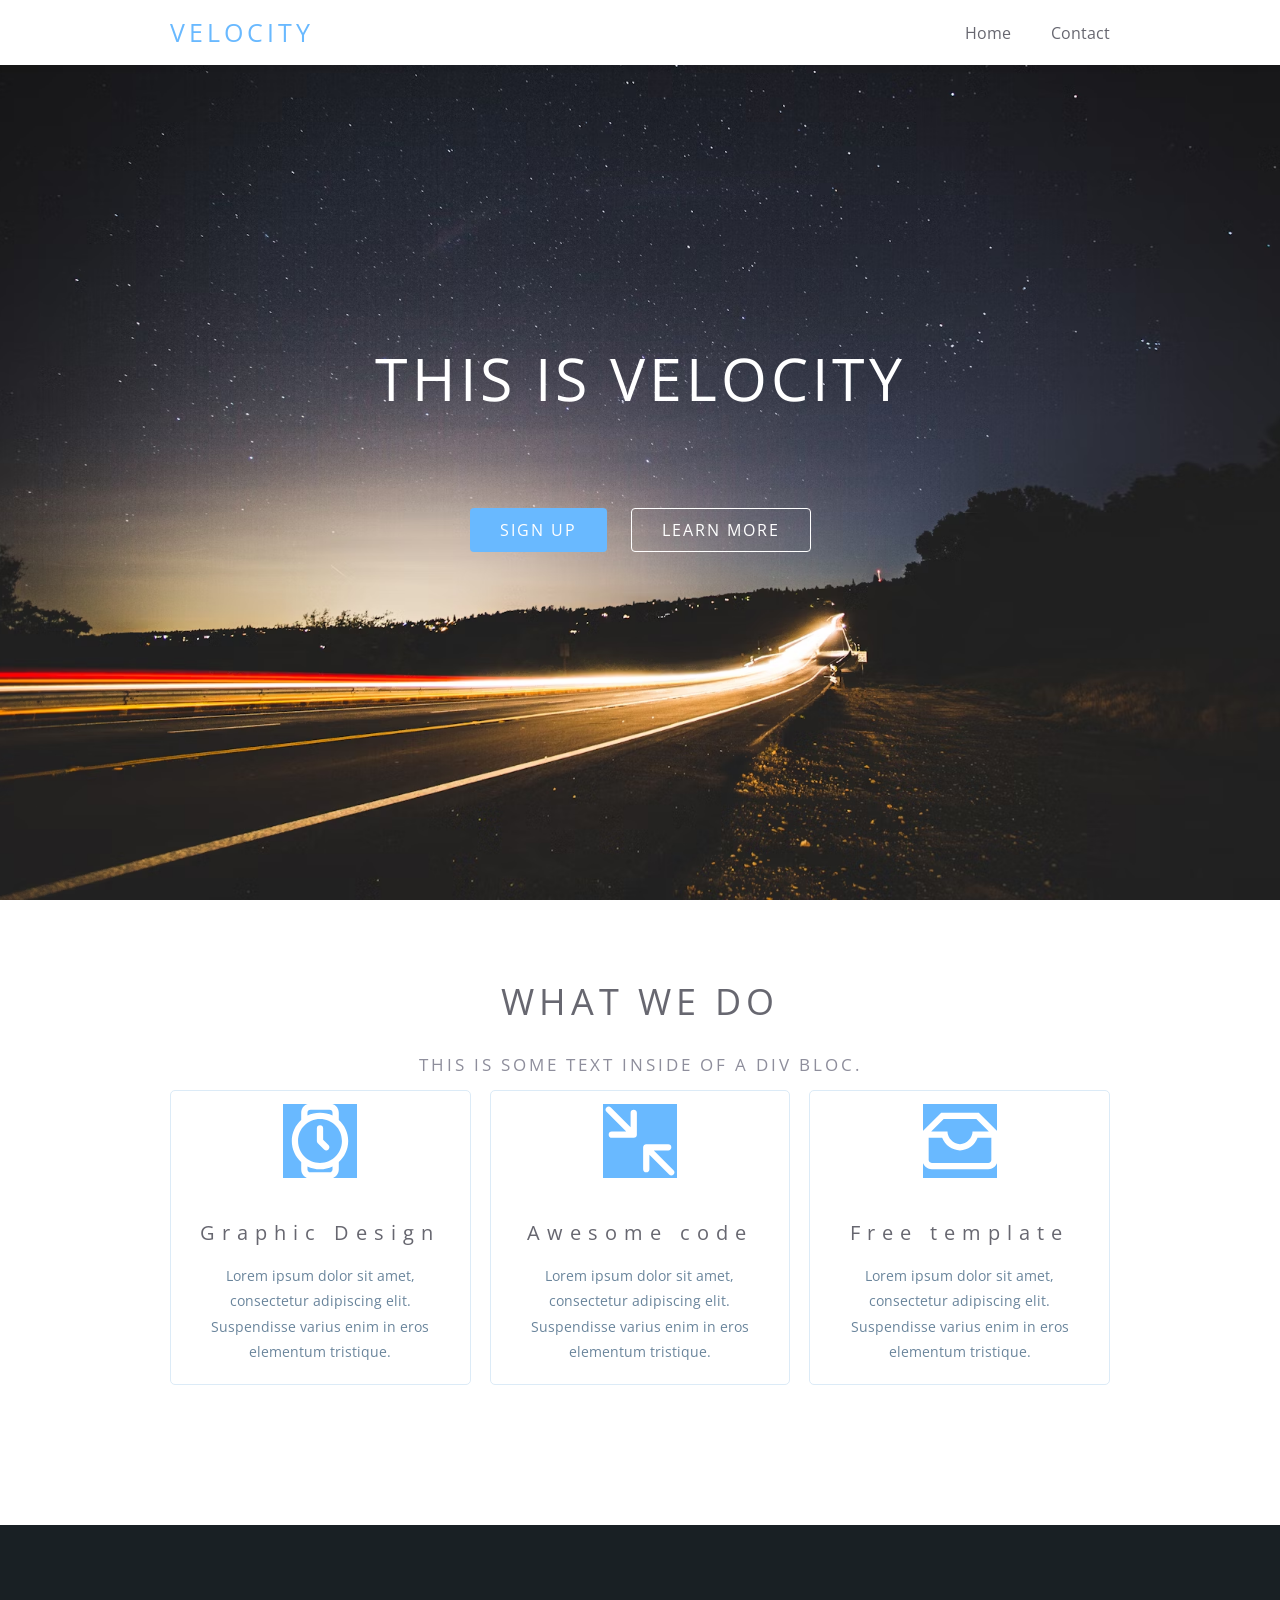
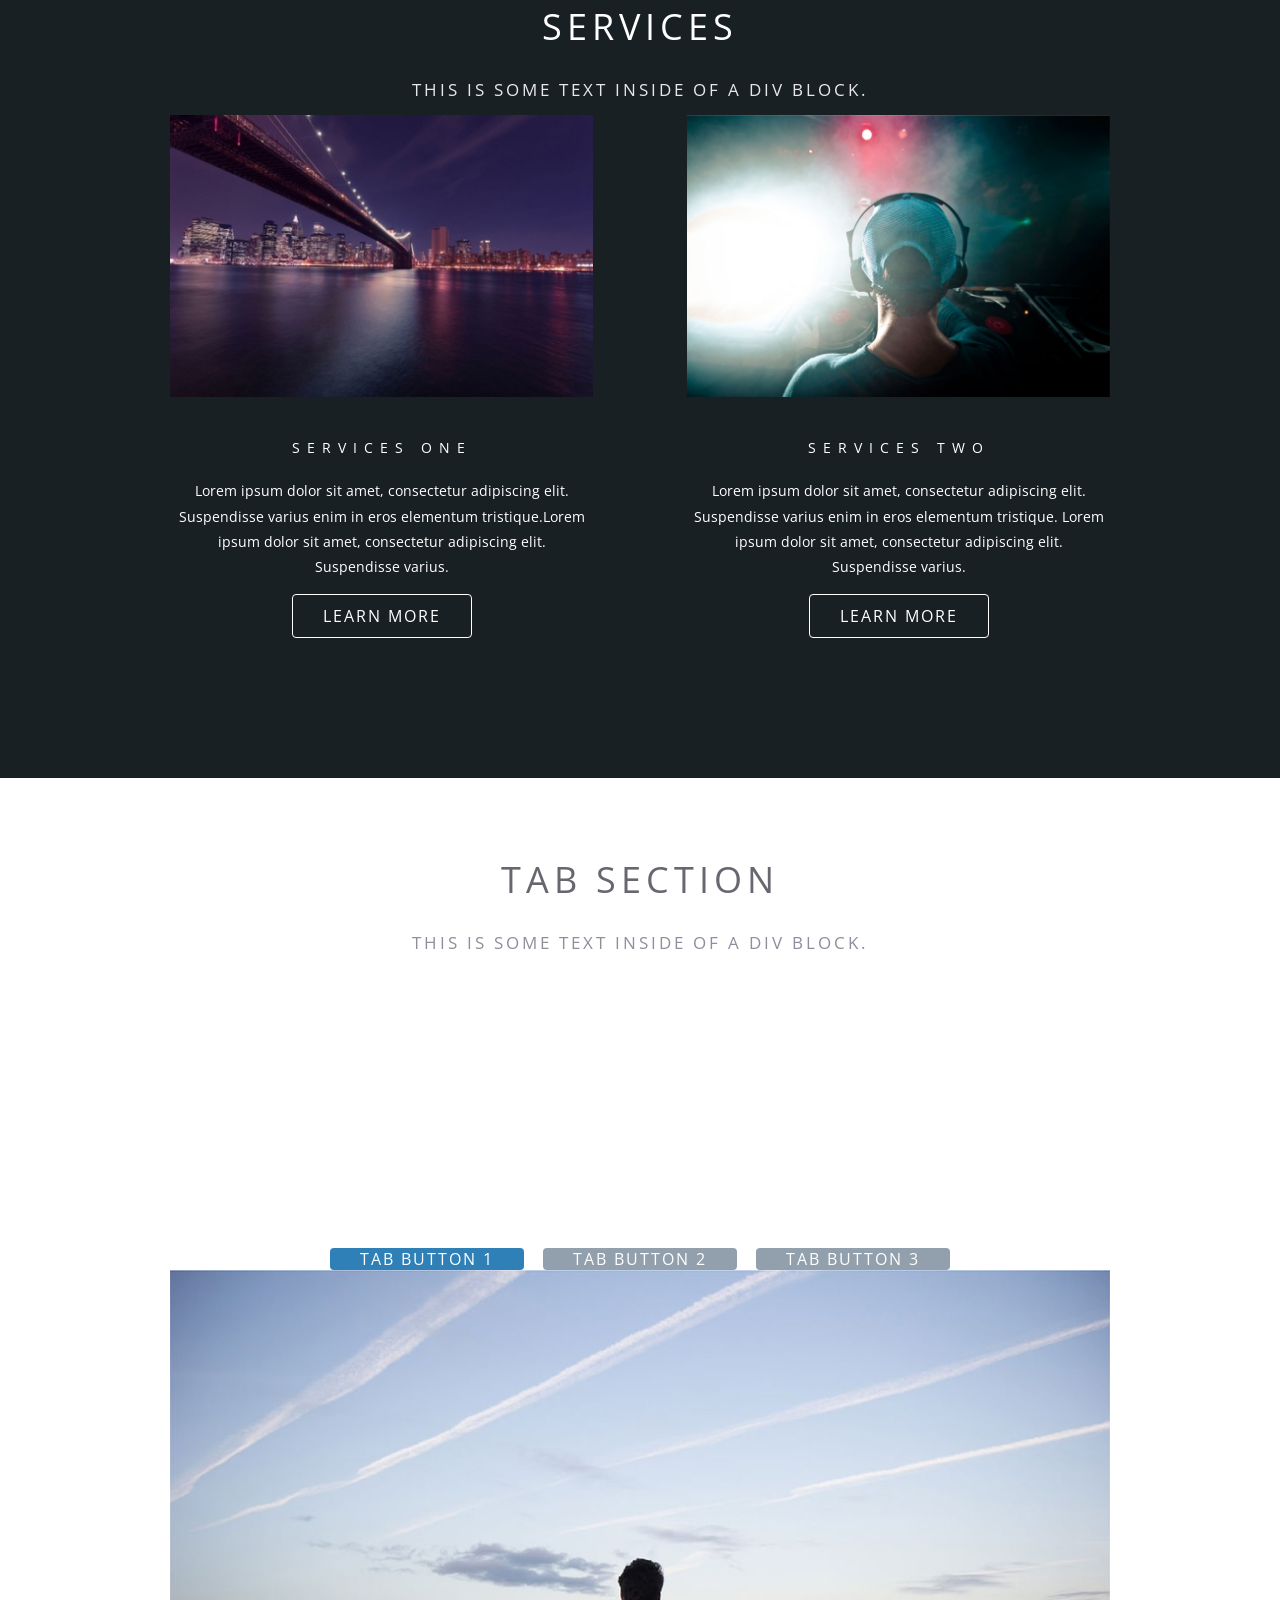
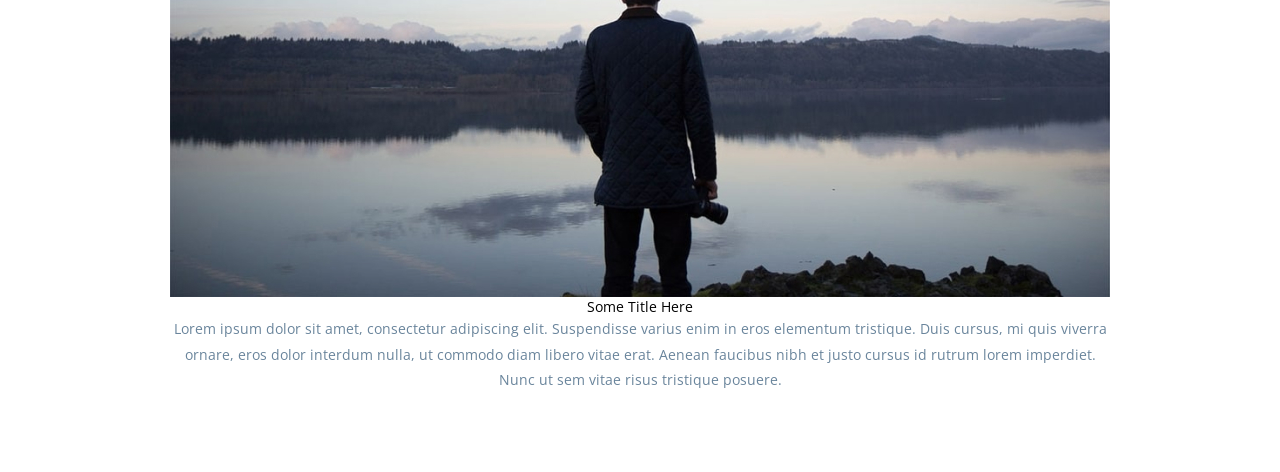
==== index.html @ 4b038002 "first commit" ====
<!DOCTYPE html>
<html lang="en">
    <head>
        <meta charset="UTF-8">
        <meta name="viewport" content="width=device-width, initial-scale=1.0">
        <title>Velocity</title>
        <link rel="stylesheet" href="reset.css">
        <link rel="stylesheet" href="style.css">
    </head>
    <body>
        <header class="header">
            <div class="container header-container">
                <h1 class="logo"> Velocity </h1>

                <nav class="header-nav">
                    <ul>
                        <li> <a href="#">Home</a></li>
                        <li><a href="#1">Contact</a></li>
                    </ul>
                </nav>
            </div>
        </header>
        <main class="main">
            <section class="Welcome">
                <div class="conteiner">
                    <h2 class="welcome-heading"> This is Velocity </h2>
                    <div class="welcome_links">
                        <a href="#!" class="link-primary">sign up</a>
                        <a href="#!" class="link">Learn more</a>
                    </div>

                </div>
            </section>
            <section class="common-section">
                <div class="container">
                    <div class="title-wrapper">
                        <h3 class="title">what we do</h3>
                        <p class="subtitle">This is some text inside of a div
                            bloc.</p>
                        <div class="about cards-wrapper">
                            <div class="about card">
                                <img src="img/IMAGE-watch.svg  " alt="icon">
                                <h4>Graphic Design</h4>
                                <p>Lorem ipsum dolor sit amet, consectetur
                                    adipiscing elit. Suspendisse varius enim in
                                    eros elementum tristique.</p>

                            </div>
                            <div class="about card">
                                <img src="img/IMAGE-strip.svg" alt="icon">
                                <h4>Awesome code</h4>
                                <p>Lorem ipsum dolor sit amet, consectetur
                                    adipiscing elit. Suspendisse varius enim in
                                    eros elementum tristique.</p>

                            </div>
                            <div class="about card">
                                <img src="img/IMAGE-box.svg" alt="icon">
                                <h4>Free template</h4>
                                <p>Lorem ipsum dolor sit amet, consectetur
                                    adipiscing elit. Suspendisse varius enim in
                                    eros elementum tristique.</p>
                            </div>
                        </div>
                    </div>
                </div>
            </section>
            <section class="services common-section common-section--dark">
                <div class="container">
                    <div class="title-wrapper">
                        <h3 class="title">services</h3>
                        <p class="subtitle">This is some text inside of
                            a div block.</p>
                        <div class="cards-wrapper">
                            <div class="card">
                                <img src="img/services1.jpg  "
                                    alt="img">
                                <h4>SERVICES one</h4>
                                <p>Lorem ipsum dolor sit amet,
                                    consectetur adipiscing elit.
                                    Suspendisse varius enim in eros
                                    elementum tristique.Lorem ipsum
                                    dolor sit amet, consectetur
                                    adipiscing elit.
                                    Suspendisse&nbsp;varius.</p>
                                <a href="#!" class="link">Learn more</a>
                            </div>
                            <div class="card">
                                <img src="img/services2.jpg" alt="icon">
                                <h4>SERVICES two</h4>
                                <p>Lorem ipsum dolor sit amet,
                                    consectetur
                                    adipiscing elit. Suspendisse varius
                                    enim in eros elementum tristique.
                                    Lorem ipsum dolor sit amet,
                                    consectetur adipiscing elit.
                                    Suspendisse&nbsp;varius.</p>
                                <a href="#!" class="link">Learn more</a>
                            </div>
                        </div>
                    </div>
                </div>
            </section>
            <section class="tab-section common-section">
                <div class="container">
                    <div class="title-wrapper">
                        <h3 class="title">Tab Section</h3>
                        <p class="subtitle">This is some text inside of
                            a div block.</p>
                    </div>
                </div>
            </section>

            <section class="tab-section common-section">
                <div class="container">
                    <div class="title-wrapper"> </div>
                    <div class="tabs">
                        <div class="tabs_nav">
                            <button class="active" type="button">Tab Button 1</button>
                            <button type="button">Tab Button 2</button>
                            <button type="button">Tab Button 3</button>
                        </div>
                        <div class="tabs__item">

                            <img src="img/IMAGE.jpg" alt="img">
                            <h4>Some Title Here</h4>
                            <div class="tabs_desc">
                                <p>Lorem ipsum dolor sit amet, consectetur
                                    adipiscing elit. Suspendisse varius enim
                                    in
                                    eros elementum tristique. Duis cursus,
                                    mi
                                    quis viverra ornare, eros dolor interdum
                                    nulla, ut commodo diam libero vitae
                                    erat.
                                    Aenean faucibus nibh et justo cursus id
                                    rutrum lorem imperdiet. Nunc ut sem
                                    vitae
                                    risus tristique posuere.</p>
                            </div>
                        </div>
                    </div>
                </div>
            </section>
        </main>

    </body>
</html>
---- style.css ----
@import url('https://fonts.googleapis.com/css2?family=Open+Sans:ital,wght@0,300..800;1,300..800&display=swap');

body {
    font-family: "Open Sans", sans-serif;
    font-weight: 400;
    font-size: 14px;
}

.container {
    max-width: 970px;
    padding: 0 15px;
    margin: 0 auto;
}

p {
    color: #6A859C;
    line-height: 1.8;
}

/*.hide {
    display: none;
    !important;
}*/

.title-wrapper {
    margin-bottom: 60px;
}

.title {
    margin-bottom: 17px;
    font-size: 36px;
    line-height: 1.2;
    text-align: center;
    letter-spacing: 5px;
    text-transform: uppercase;
    color: #676770;
}


.subtitle {
    color: #8E8E9C;
    font-size: 17px;
    line-height: 50px;
    text-transform: uppercase;
    letter-spacing: 3px;
}

.common-section {
    text-align: center;
    padding: 80px 0;
}

.common-section--dark {
    background-color: #192024;
}

.common-section--dark * {
    color: #FFFFFF;
}

.common-section--dark .subtitle {
    color: #E8E8E8;
}

/*-----HEADER-----------*/


.header {
    padding: 20px 0;
    width: 100%;

    position: fixed;
    top: 0;
    left: 0;
    z-index: 100;
    background-color: #FFFFFF;
    box-shadow: 0px 0px 8px rgba(0, 0, 0, 0.1);
}

.header ul {
    display: flex;
}

.header-container {
    display: flex;
    justify-content: space-between;
    align-items: center;
}

.logo {
    font-size: 25px;
    line-height: 1;
    text-transform: uppercase;
    letter-spacing: 4px;
    color: #69B9FF;
}

.header-nav li+li {
    margin-left: 40px;
}

.header-nav a {
    color: #676770;
    font-size: 16px;
    transition: color 0.2s;
}

.header-nav a {}

.header-nav a:hover {
    color: #0082F3
}


/*-------------MAIN----------*/
.main {}




.Welcome {
    min-height: 600px;
    height: 100vh;
    padding: 195px 0px;

    display: flex;
    justify-content: center;
    align-items: center;

    color: #FFFFFF;
    text-align: center;

    background-image: url("img/welcome.avif");

    background-size: cover;

    background-position: center;
}

.welcome-heading {
    margin-bottom: 100px;
    font-size: 59px;
    line-height: 1;
    letter-spacing: 4px;
    text-transform: uppercase;
}

.welcome_links>*+* {
    margin-left: 20px;
}

.link-primary {
    display: inline-block;

    padding: 11px 30px;
    letter-spacing: 2px;
    font-size: 16px;
    text-transform: uppercase;

    border-radius: 4px;
    background-color: #69B9FF;

    transition: background-color 0.2s;
}

.link-primary:hover {
    background-color: #0082F3;
}

.link-primary:active {
    background-color: #69B9FF;
}

.link {
    display: inline-block;
    padding: 10px 30px;

    font-size: 16px;
    text-transform: uppercase;
    letter-spacing: 2px;


    border-radius: 4px;
    border: 1px #FFFFFF solid;
    transition: border-color 0.1s;
    background-color: 0.1;

}

.link:hover {
    background-color: rgb(205, 205, 205, 0.2);
    border-color: rgba(255, 255, 255, 0.5);
}

.link:active {
    background-color: rgb(0, 0, 0, 0.2);
    border-color: rgb(0, 0, 0, 0.5);
}

/*----------ABOUT (what we do)--------*/
.about {}




.about.cards-wrapper {
    display: flex;
    justify-content: space-between;
}

.about.card {
    padding: 3px 15px 20px;
    width: 30px;
    border-radius: 5px;
    border: 1px solid #DCEBF7;
    width: 32%;
}

.about.card img {
    /*картинки внутри */
    margin-bottom: 30px;
    width: 94px;
    height: 94px;

}

.about.card h4 {
    color: #676770;
    font-size: 20px;
    line-height: 1.5;
    letter-spacing: 7px;
    margin-bottom: 15px;
    text-wrap: wrap;

}


*/-------------ABOUT WHAT WE DO----------*/ .services {}

.services .cards-wrapper {
    display: flex;
    justify-content: space-between;
}


.services .card {
    width: 45%;
}

.services .card img {
    margin-bottom: 20px;
}

.services .card h4 {
    margin-top: 20px;
    margin-bottom: 20px;
    font-size: 14px;
    font-weight: 40px;
    line-height: 1.5;
    letter-spacing: 7px;
    text-transform: uppercase;

}



.services .link {
    margin-top: 15px;
}


/*-----TABS------*/

.tab-section {

}


.tabs {

}

.tabs-nav {

}

.tabs_nav button {
    padding: 0 30px;
    font-size: 16px;
    letter-spacing: 2px; 
    text-transform: uppercase;
    color: #FFFFFF;
    background-color: #92A0AD;
    border-radius: 4px;
    

}

.tabs_nav button.active {
    background-color: #2E80B6;

}

.tabs_nav button + button {
margin-left: 15px;
}

.tab-item {

}

.task-desc {

}
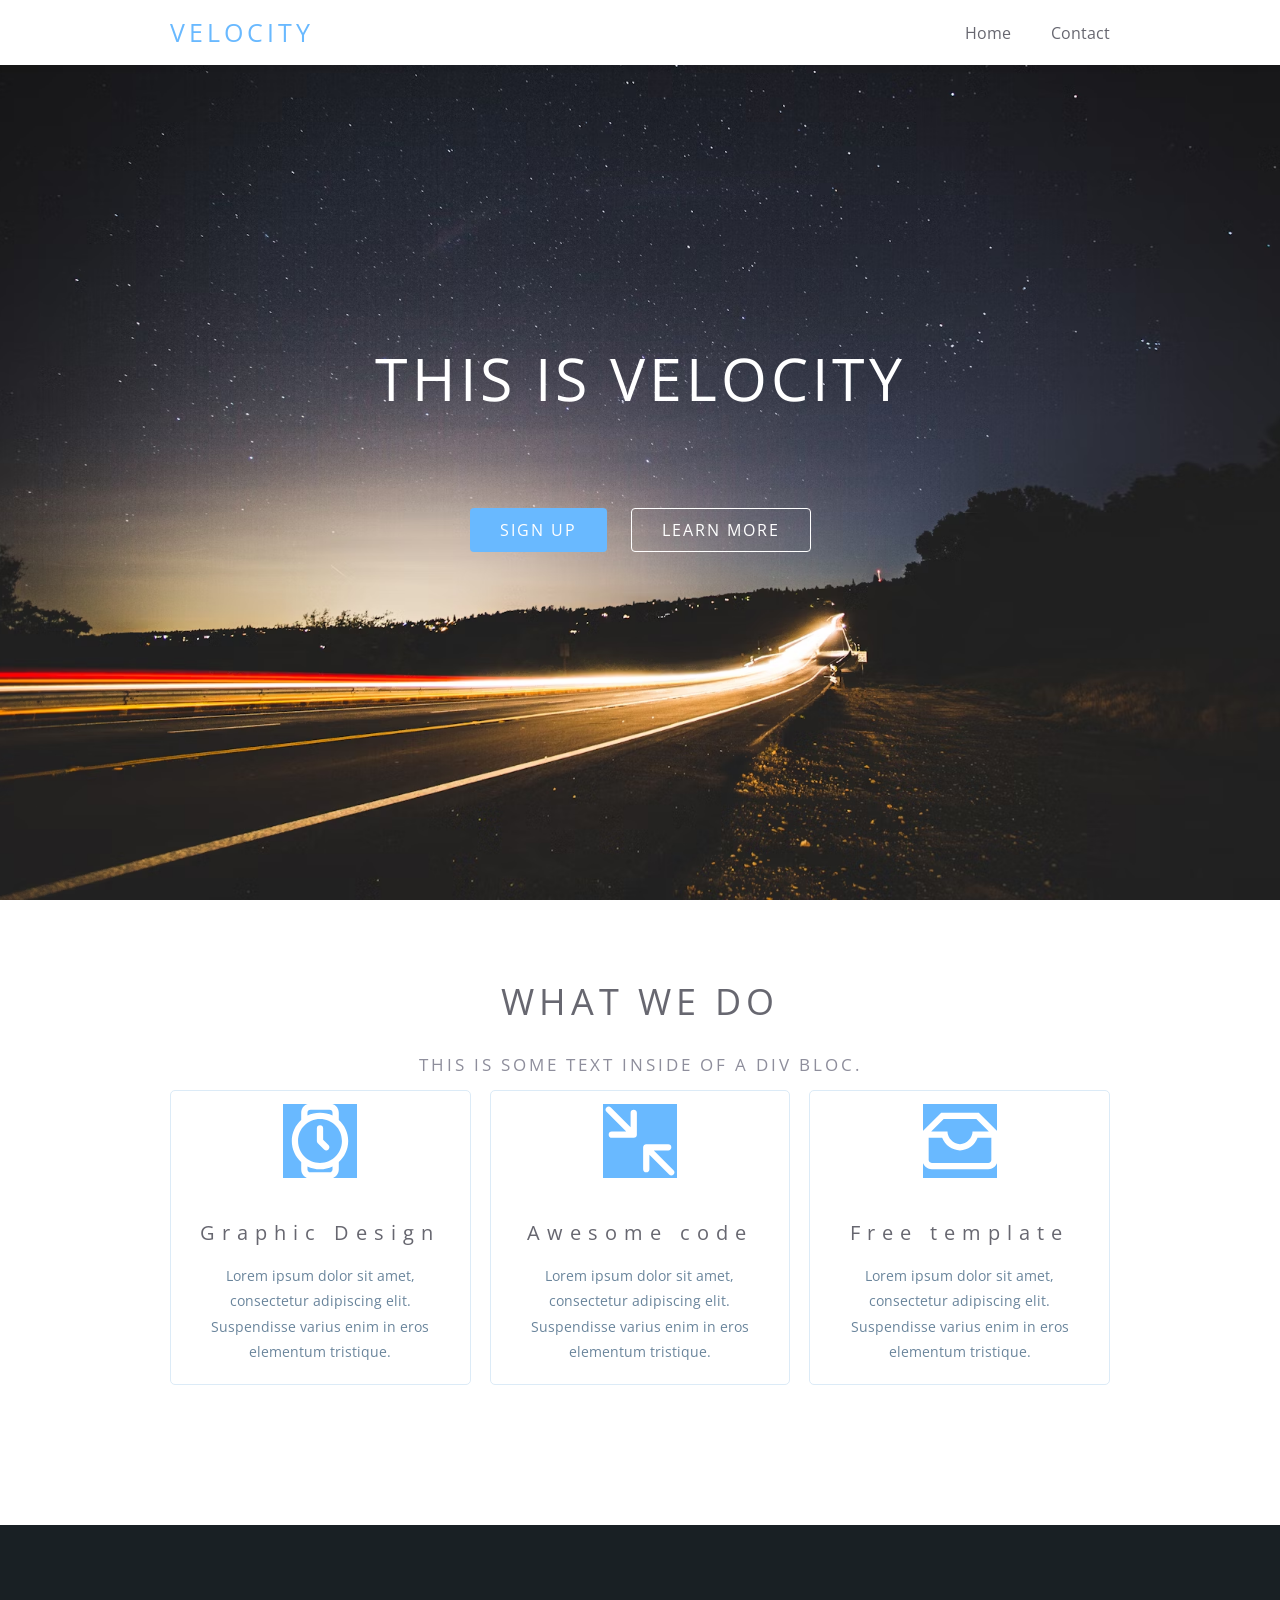
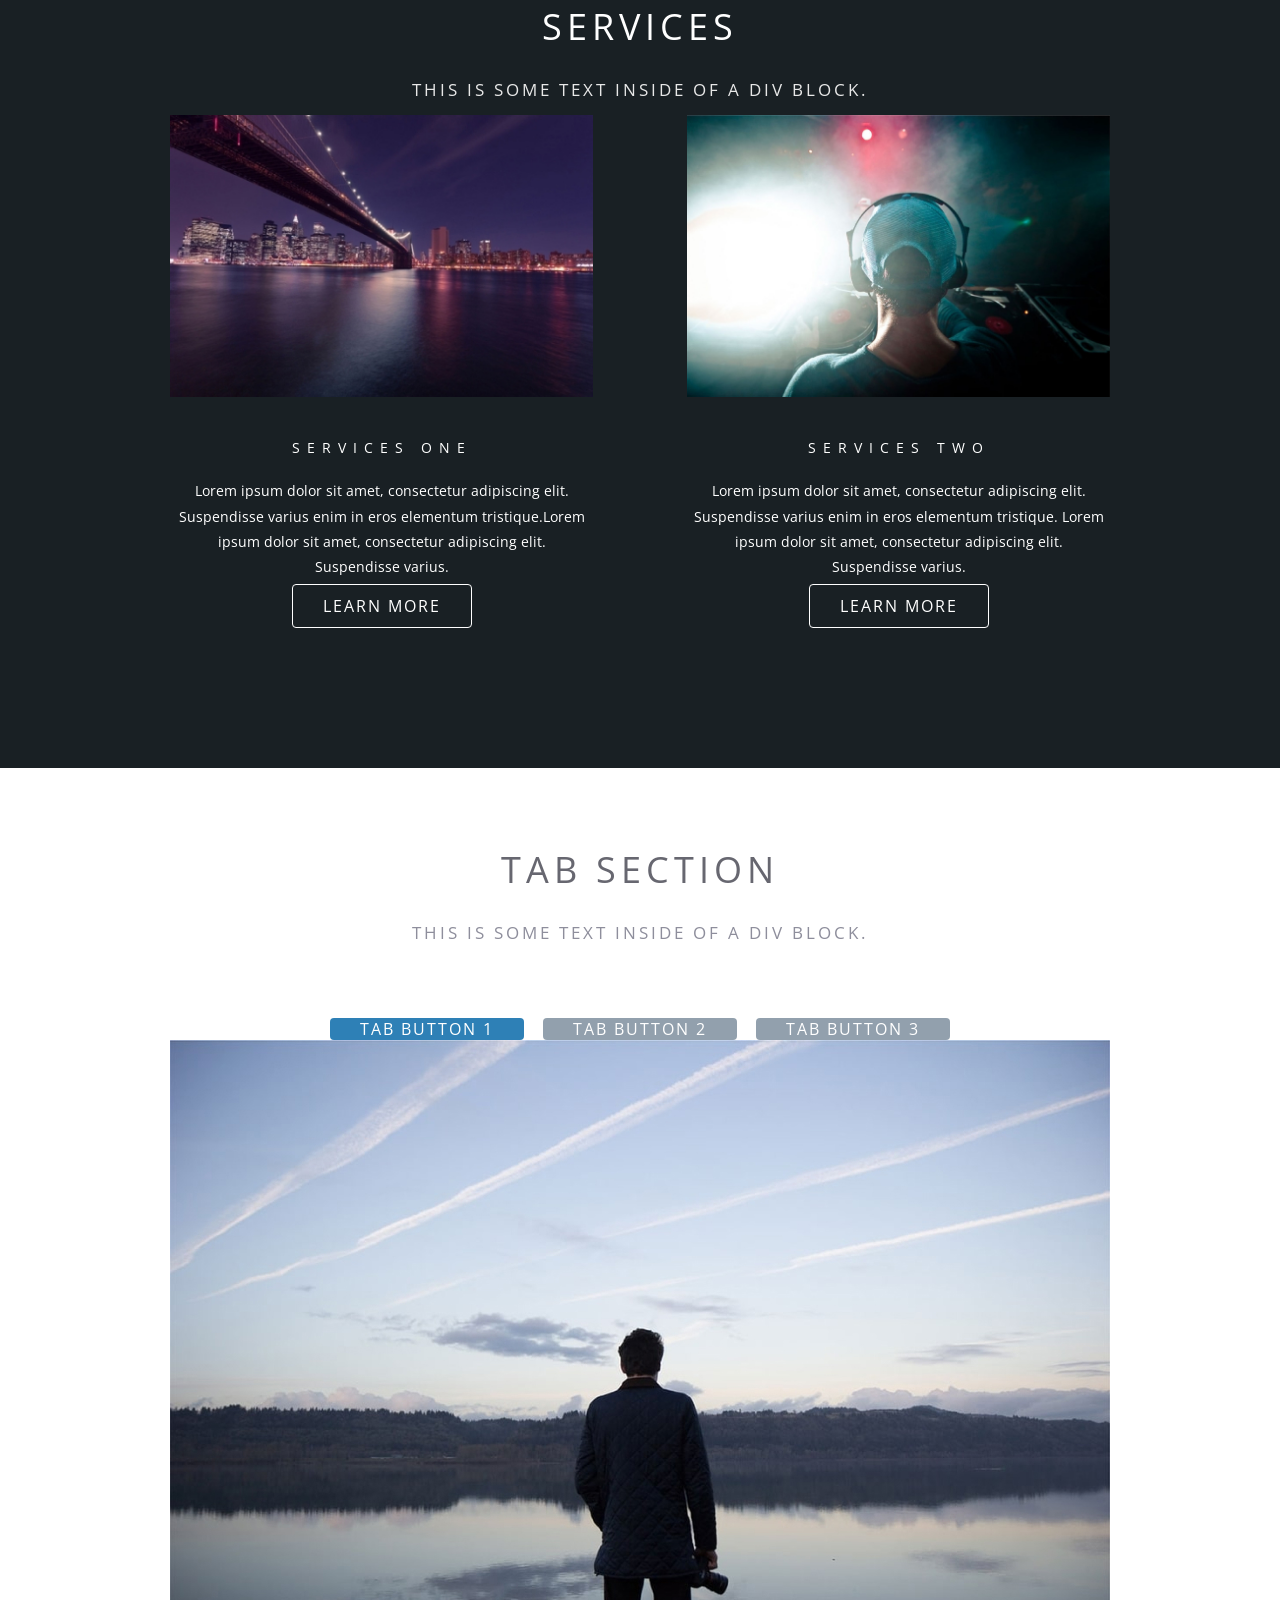
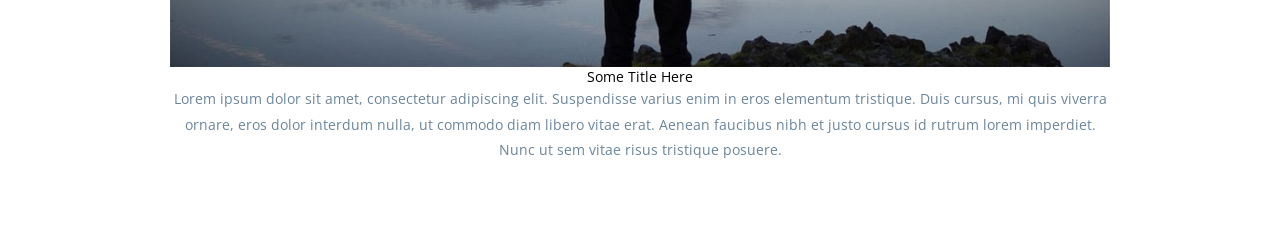
==== commit 2be28d4f: "fix tabs layout" ====
--- a/index.html
+++ b/index.html
@@ -108,12 +108,6 @@
                         <p class="subtitle">This is some text inside of
                             a div block.</p>
                     </div>
-                </div>
-            </section>
-
-            <section class="tab-section common-section">
-                <div class="container">
-                    <div class="title-wrapper"> </div>
                     <div class="tabs">
                         <div class="tabs_nav">
                             <button class="active" type="button">Tab Button 1</button>
--- a/style.css
+++ b/style.css
@@ -265,7 +265,7 @@
 
 
 .services .link {
-    margin-top: 15px;
+    margin-top: 5px;
 }
 
 
@@ -311,4 +311,4 @@
 
 .task-desc {
 
-}+} 
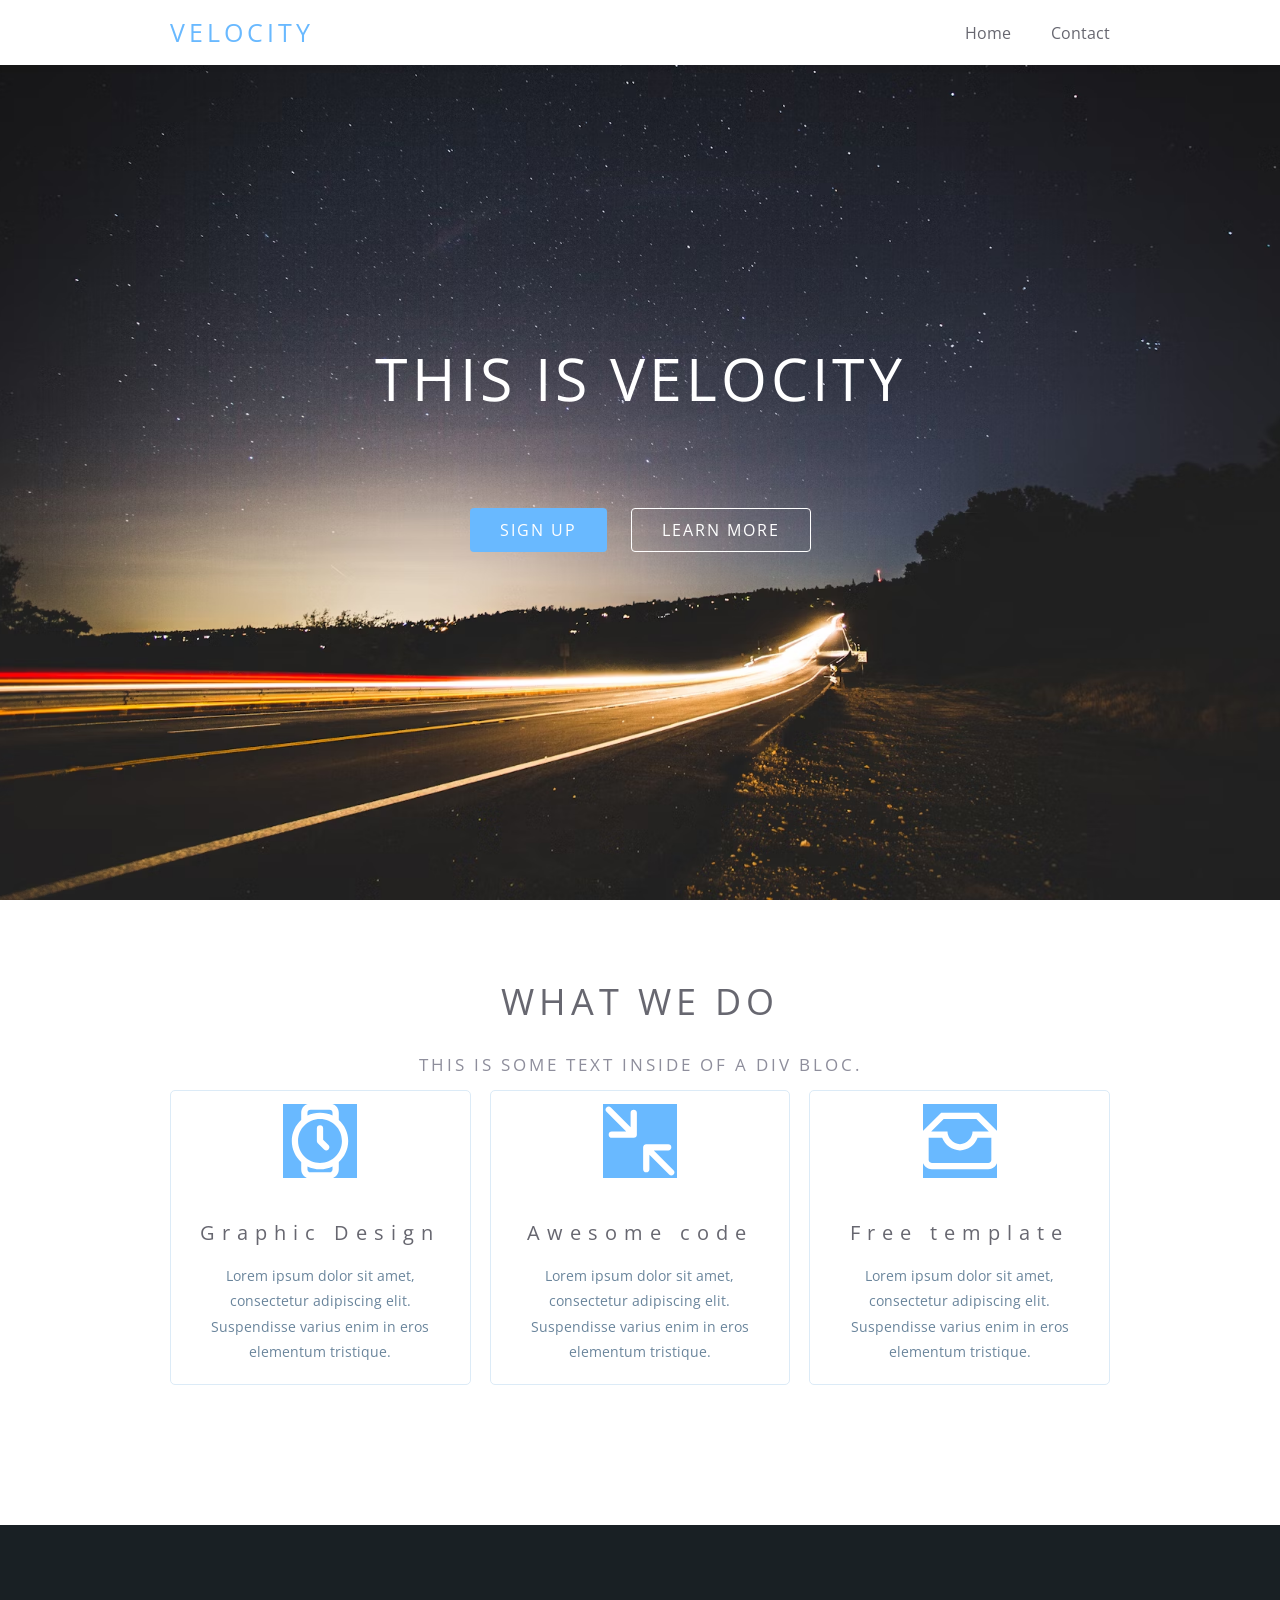
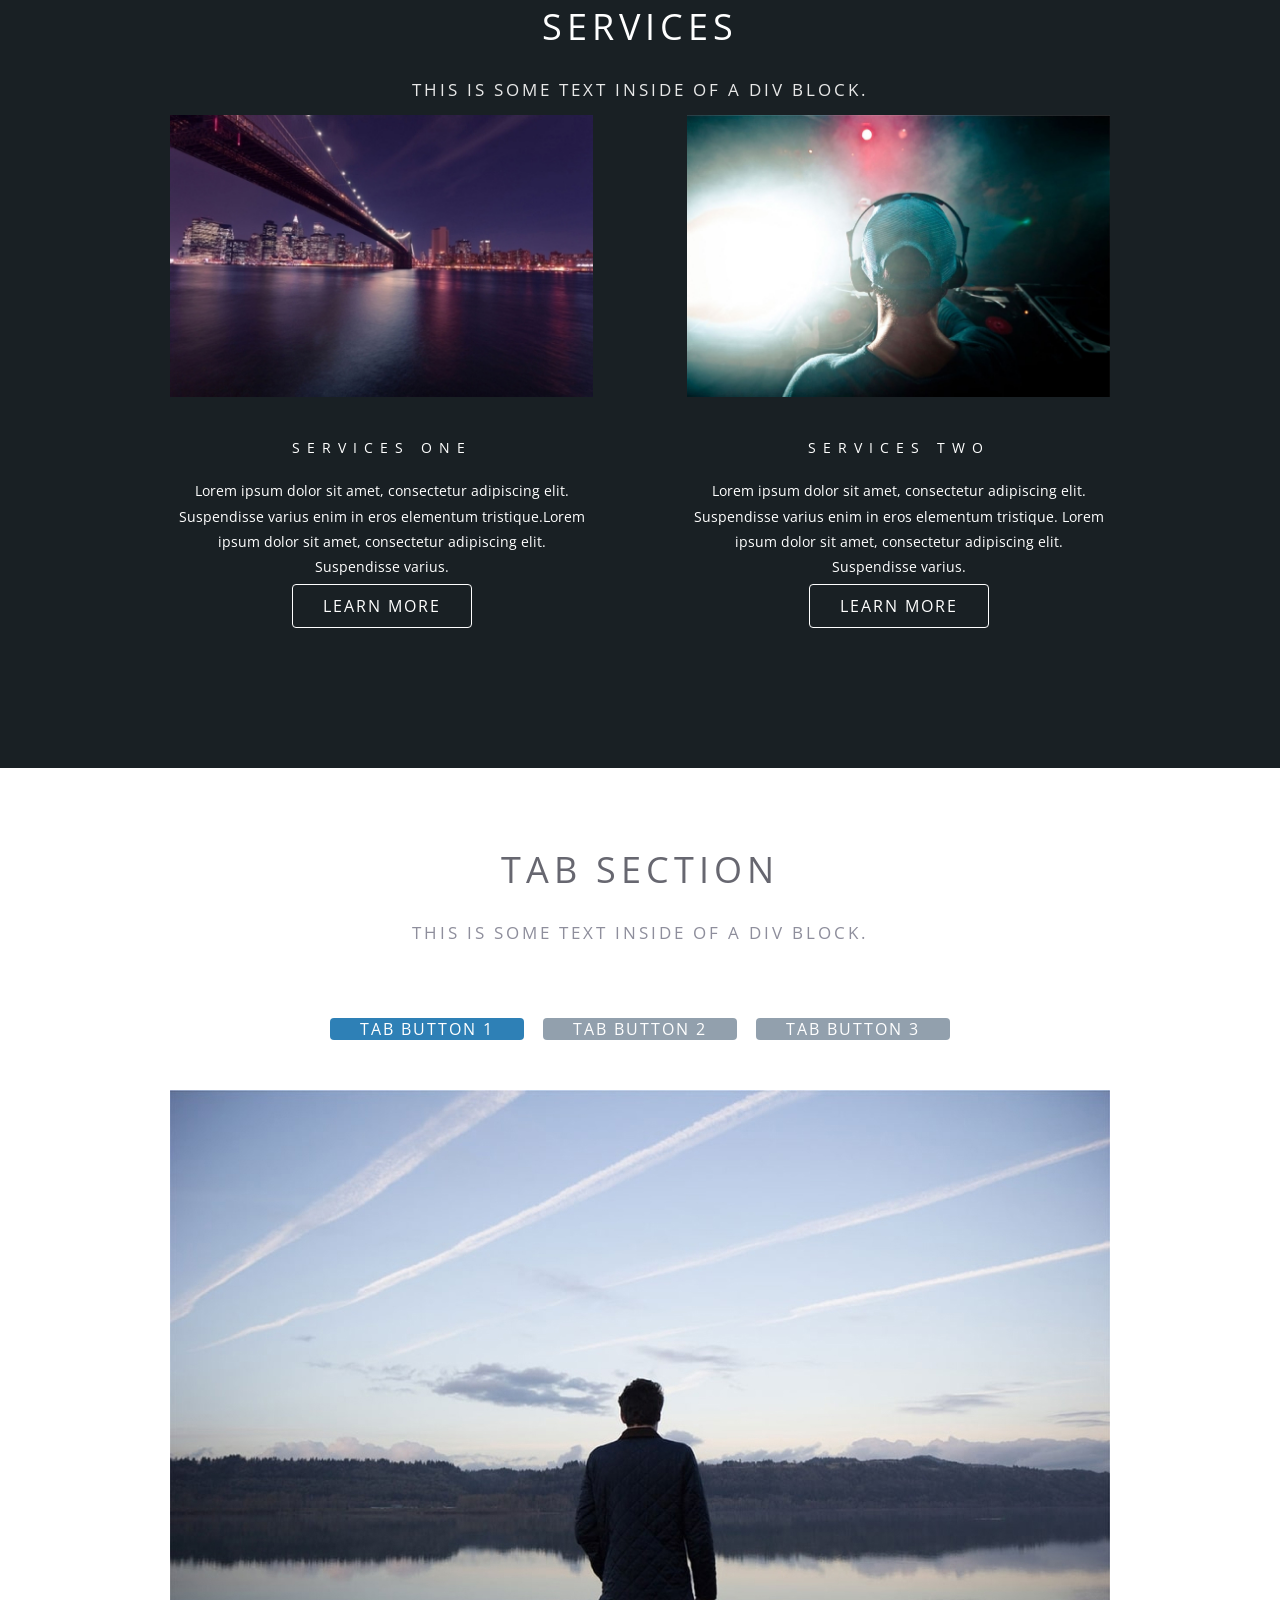
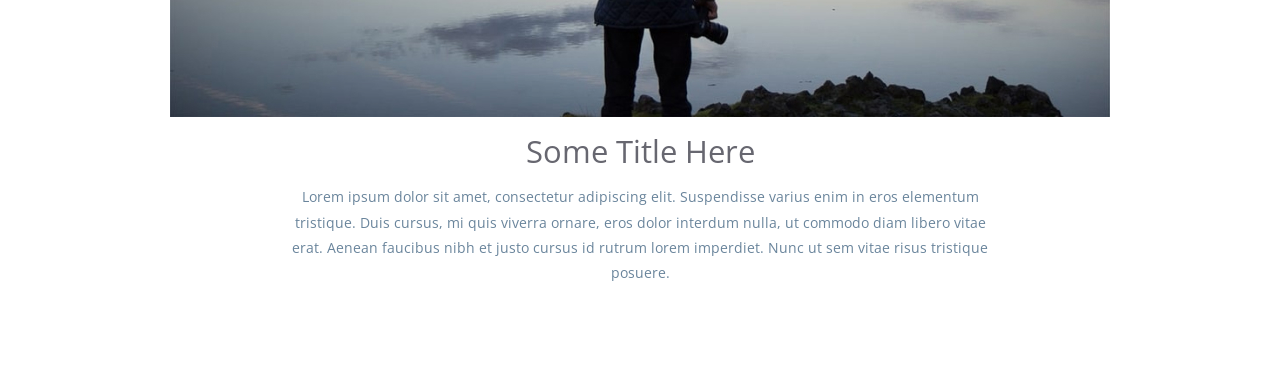
==== commit 54d87035: "done tab section" ====
--- a/index.html
+++ b/index.html
@@ -114,7 +114,7 @@
                             <button type="button">Tab Button 2</button>
                             <button type="button">Tab Button 3</button>
                         </div>
-                        <div class="tabs__item">
+                        <div class="tabs_item">
 
                             <img src="img/IMAGE.jpg" alt="img">
                             <h4>Some Title Here</h4>
@@ -130,7 +130,8 @@
                                     Aenean faucibus nibh et justo cursus id
                                     rutrum lorem imperdiet. Nunc ut sem
                                     vitae
-                                    risus tristique posuere.</p>
+                                    risus tristique posuere.
+                                </p>
                             </div>
                         </div>
                     </div>
--- a/style.css
+++ b/style.css
@@ -272,15 +272,17 @@
 /*-----TABS------*/
 
 .tab-section {
-
-}
-
-
-.tabs {
-
-}
-
-.tabs-nav {
+    
+
+}
+
+
+.tabs { 
+
+}
+
+button{
+    margin-bottom: 50px;
 
 }
 
@@ -305,10 +307,20 @@
 margin-left: 15px;
 }
 
-.tab-item {
-
-}
-
-.task-desc {
-
+.tabs_item img {
+    margin-bottom: 16px;
+}
+
+.tabs_item h4{
+    margin-bottom: 15px;
+    color: #676770;
+    font-size: 31px;  
+    line-height: 36px; 
+    
+}
+
+p {
+    max-width: 700px;
+    margin-left: auto;
+    margin-right: auto;
 } 
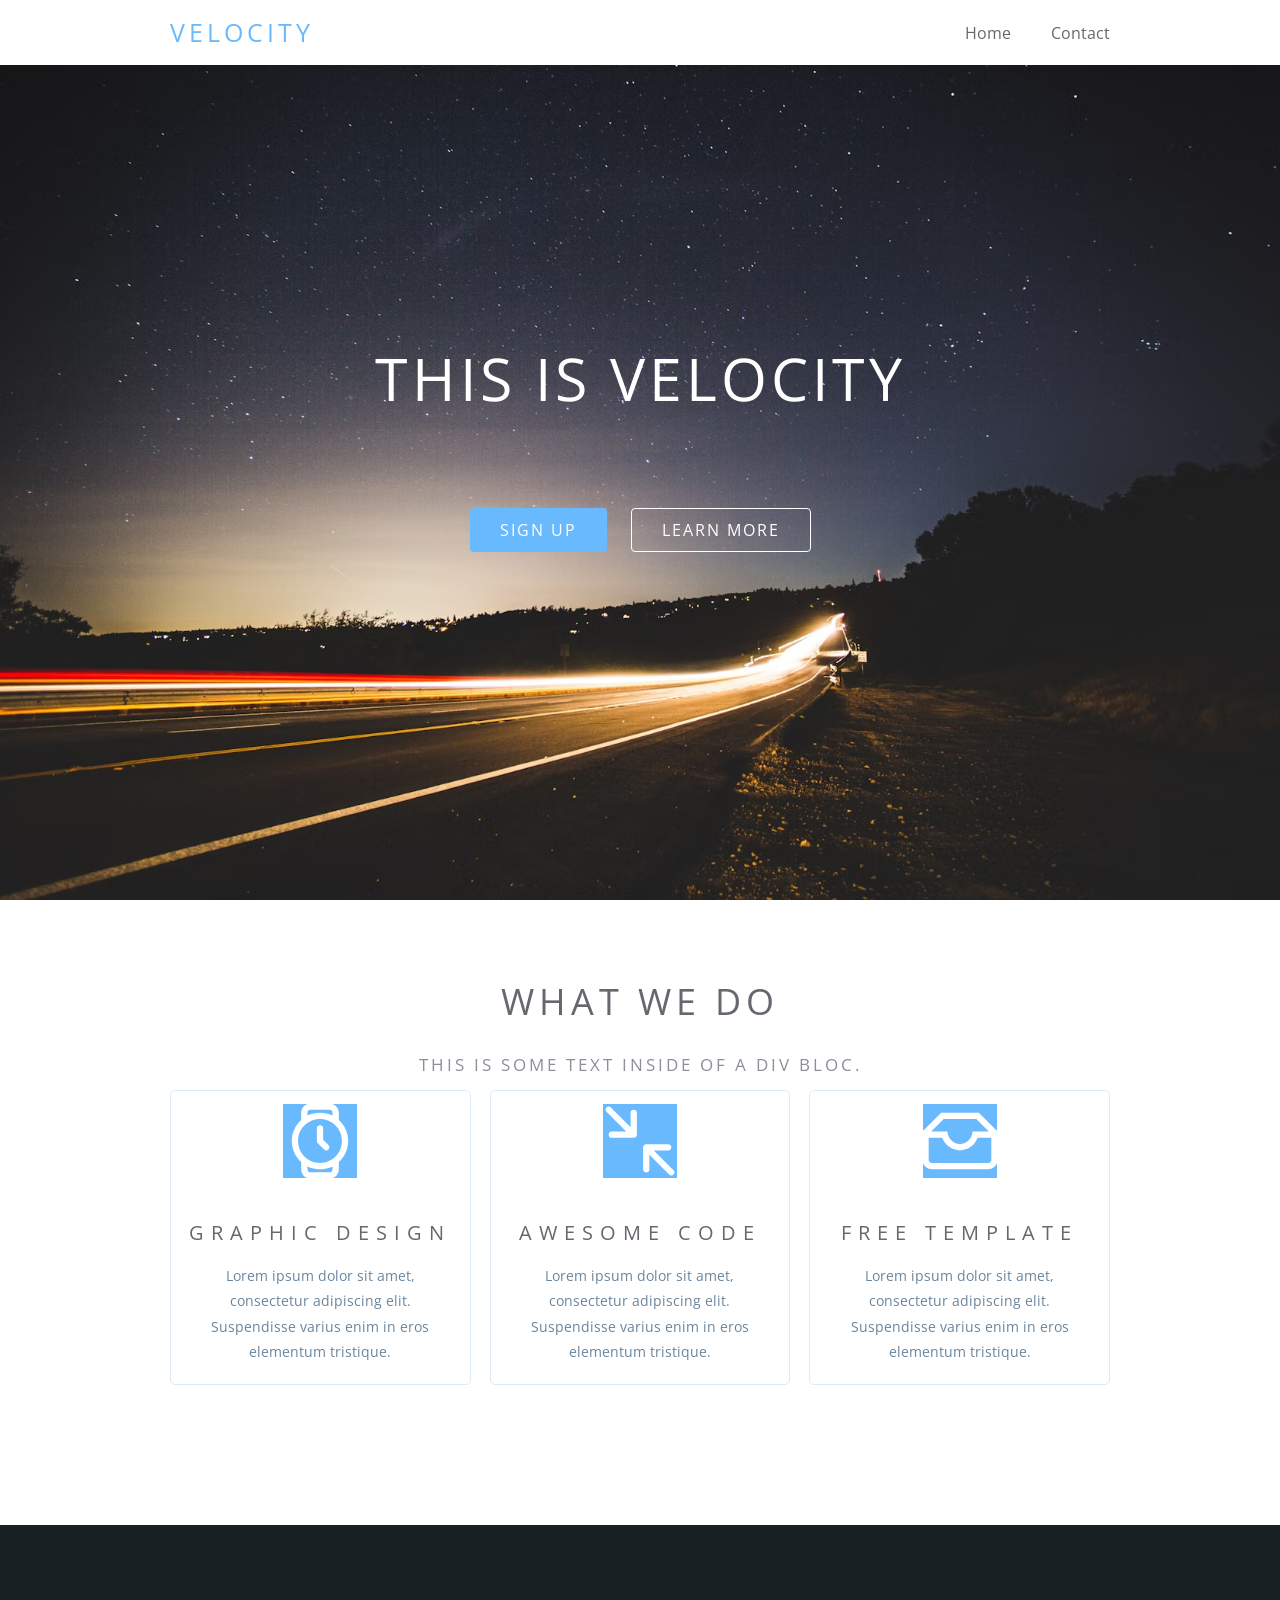
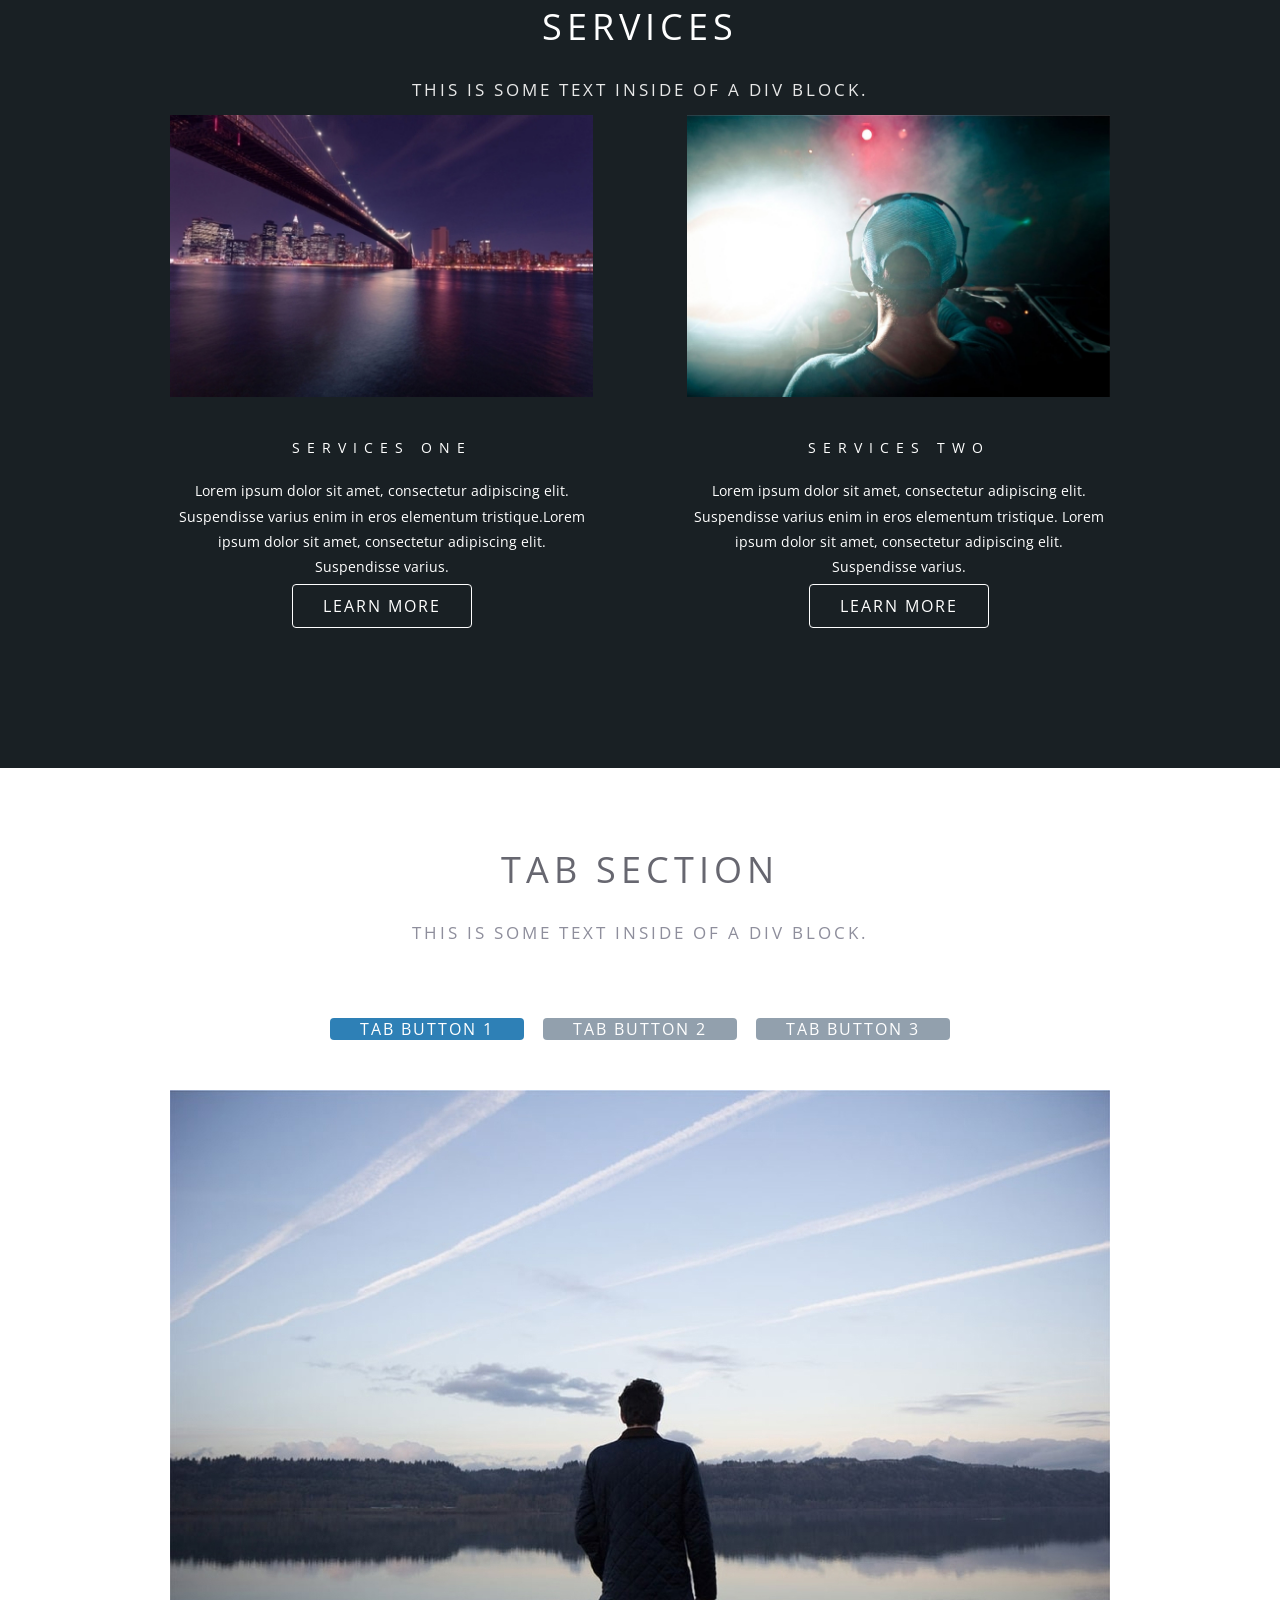
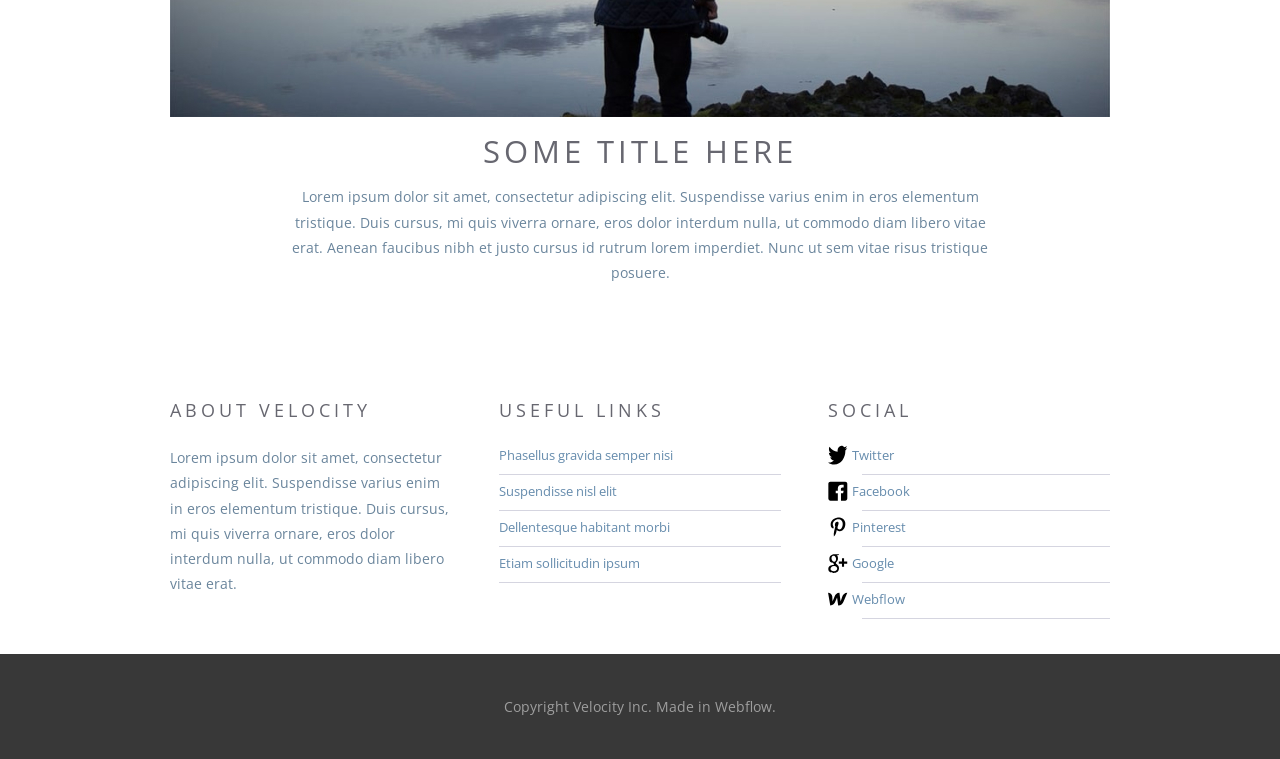
==== commit 1db2b150: "done velocity" ====
--- a/index.html
+++ b/index.html
@@ -110,7 +110,8 @@
                     </div>
                     <div class="tabs">
                         <div class="tabs_nav">
-                            <button class="active" type="button">Tab Button 1</button>
+                            <button class="active" type="button">Tab Button
+                                1</button>
                             <button type="button">Tab Button 2</button>
                             <button type="button">Tab Button 3</button>
                         </div>
@@ -138,6 +139,66 @@
                 </div>
             </section>
         </main>
-
+        <footer class="footer">
+            <div class="footer_desc">
+                <div class="container footer_desc-container">
+                    <div class="footer_about">
+                        <h4>About velocity</h4>
+                        <p>Lorem ipsum dolor sit amet, consectetur adipiscing
+                            elit. Suspendisse varius enim in eros elementum
+                            tristique. Duis cursus, mi quis viverra ornare, eros
+                            dolor interdum nulla, ut commodo diam libero vitae
+                            erat.
+                        </p>
+                    </div>
+                    <div class="footer_links">
+                        <h4> useful links</h4>
+                        <ul>
+                            <li><a href="#!">Phasellus gravida semper
+                                    nisi</a></li>
+                            <li><a href="#!">Suspendisse nisl elit</a></li>
+                            <li><a href="#!">Dellentesque habitant
+                                    morbi</a></li>
+                            <li><a href="#!">Etiam sollicitudin ipsum</a></li>
+                        </ul>
+
+                    </div>
+                    <div class="footer_social">
+                        <h4>Social</h4>
+                        <ul>
+                            <li>
+                                <img src="img/Vector.svg" alt="Twitter">
+                                <a href="#!">Twitter</a>
+                            </li>
+                            <li>
+                                <img src="img/Vector-1.svg" alt="Facebook">
+                                <a href="#!">Facebook</a>
+                            </li>
+                            <li>
+
+                                <img src="img/Vector-2.svg" alt="Pinterest">
+                                <a href="#!">Pinterest</a>
+                            </li>
+                            <li>
+
+                                <img src="img/Vector-3.svg" alt="Google">
+                                <a href="#!">Google</a>
+                            </li>
+
+                            <li>
+                                <img src="img/Vector-4.svg" alt="Webflow">
+                                <a href="#!">Webflow</a>
+                            </li>
+
+                        </ul>
+                    </div>
+                </div>
+            </div>
+            <div class="footer_copy">
+                <div class="container">
+                    <p>Copyright Velocity Inc. Made in Webflow.</p>
+                </div>
+            </div>
+        </footer>
     </body>
 </html>
--- a/style.css
+++ b/style.css
@@ -323,4 +323,97 @@
     max-width: 700px;
     margin-left: auto;
     margin-right: auto;
-} +} 
+
+
+
+
+/*-----------FOOTER----------*/
+.footer {
+
+}
+
+.footer_desc{
+    padding: 35px 0;
+}
+
+h4 {
+color: #676770; 
+font-size: 18px;  
+text-transform: uppercase; 
+line-height: 20px; 
+letter-spacing: 4px;
+margin-bottom: 25px;
+}
+
+.footer_desc-container {
+    display: flex;
+    justify-content: space-between;
+    align-items: flex-start;
+
+}
+.footer_desc-container > * {
+    width: 30%;
+}
+
+
+.footer_desc a {
+color: #668CAD;
+font-size: 13px;
+line-height: 20px; 
+/*border-bottom: 1px solid #192024;*/
+}
+
+.footer_desc li{
+height: 30px;
+position: relative;
+}
+
+.footer_desc li::before {
+    content: "";
+    width: 100%;
+    height: 1px;
+    position: absolute;
+    right: 0;
+    bottom: 0;
+    background-color: #D5D5E0;
+
+}
+
+.footer_social li::before {
+    width: calc(100% - 34px);
+}
+
+.footer_desc li+li {
+    margin-top: 6px;
+}
+
+footer-social img {
+    margin-right: 6px;
+}
+.footer_about {
+    
+
+}
+
+.footer_links {
+
+}
+
+.footer_social img {
+    width: 20px;
+    height: 20px;
+    object-fit: contain;
+
+
+}
+.footer_copy {
+    text-align: center;
+    padding: 40px 0;
+    background-color: #383838;
+    
+}
+.footer_copy p{
+    color: #9E9E9E
+}
+
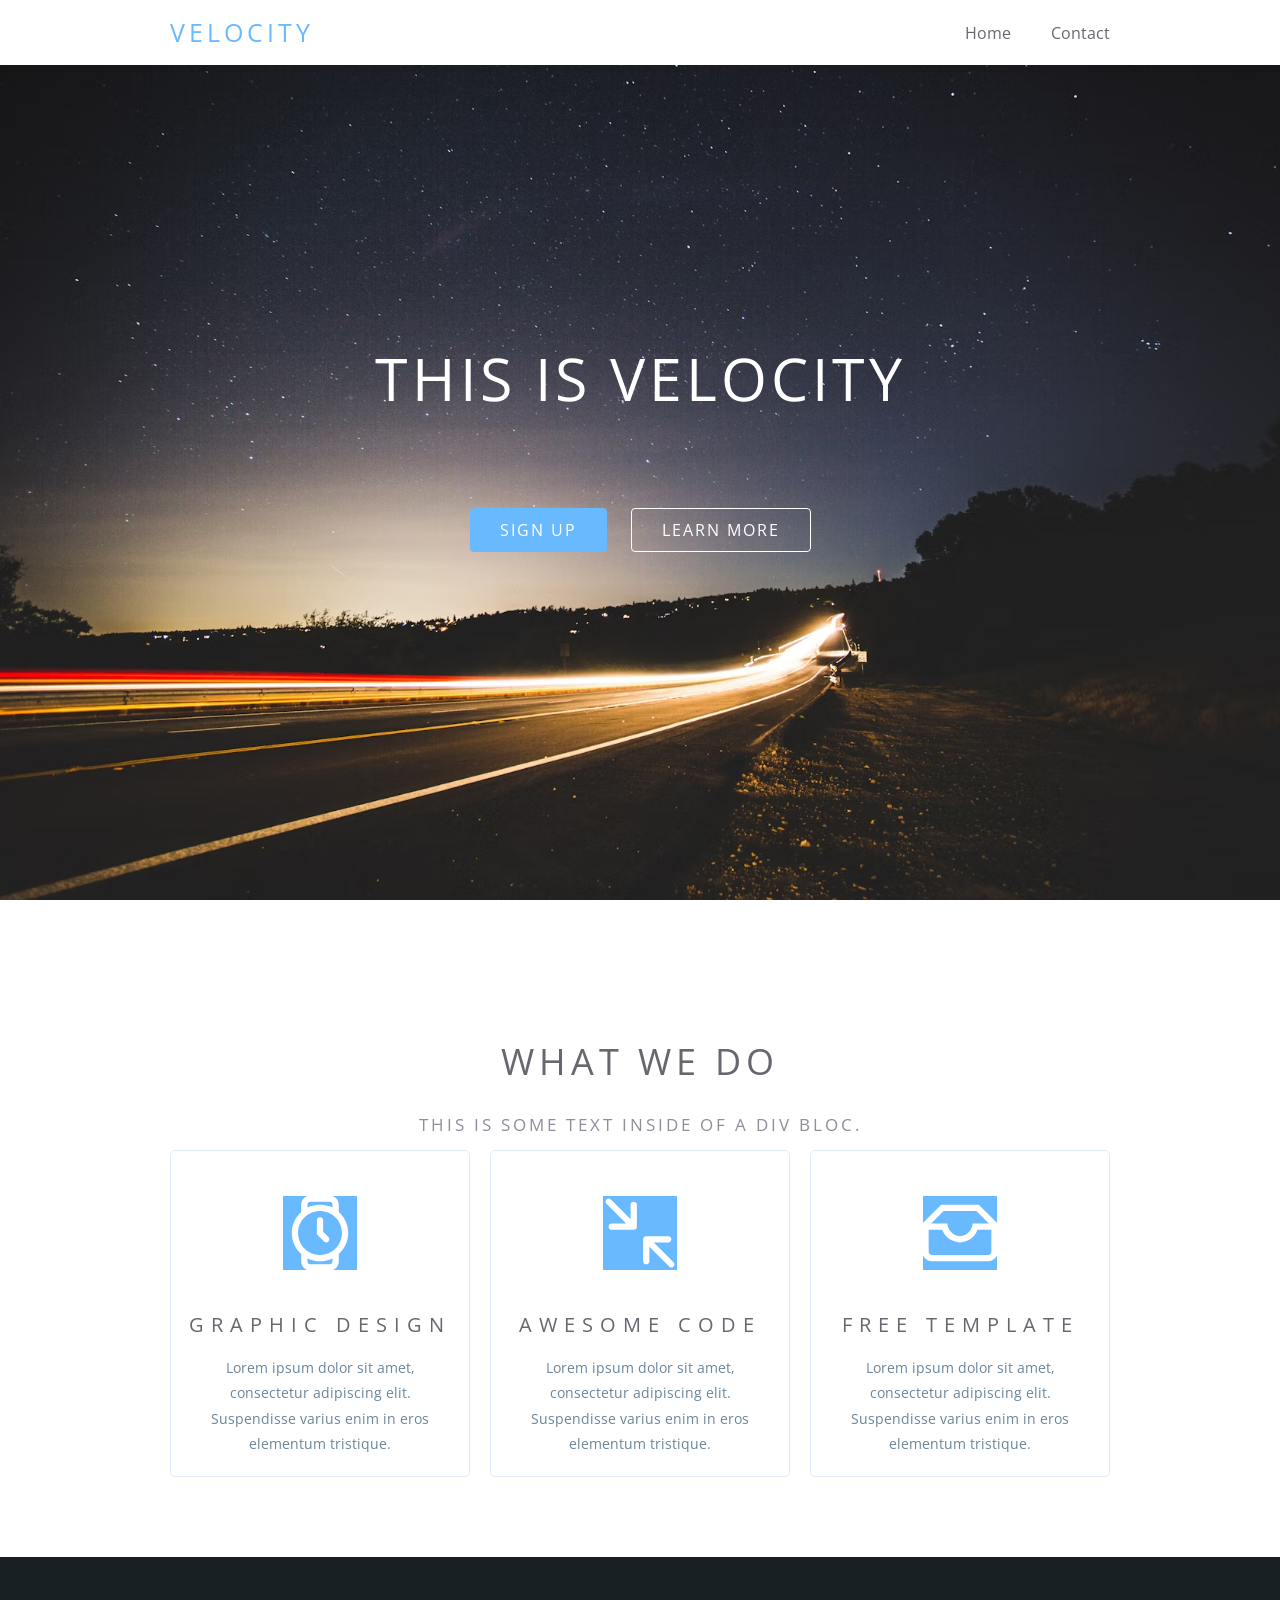
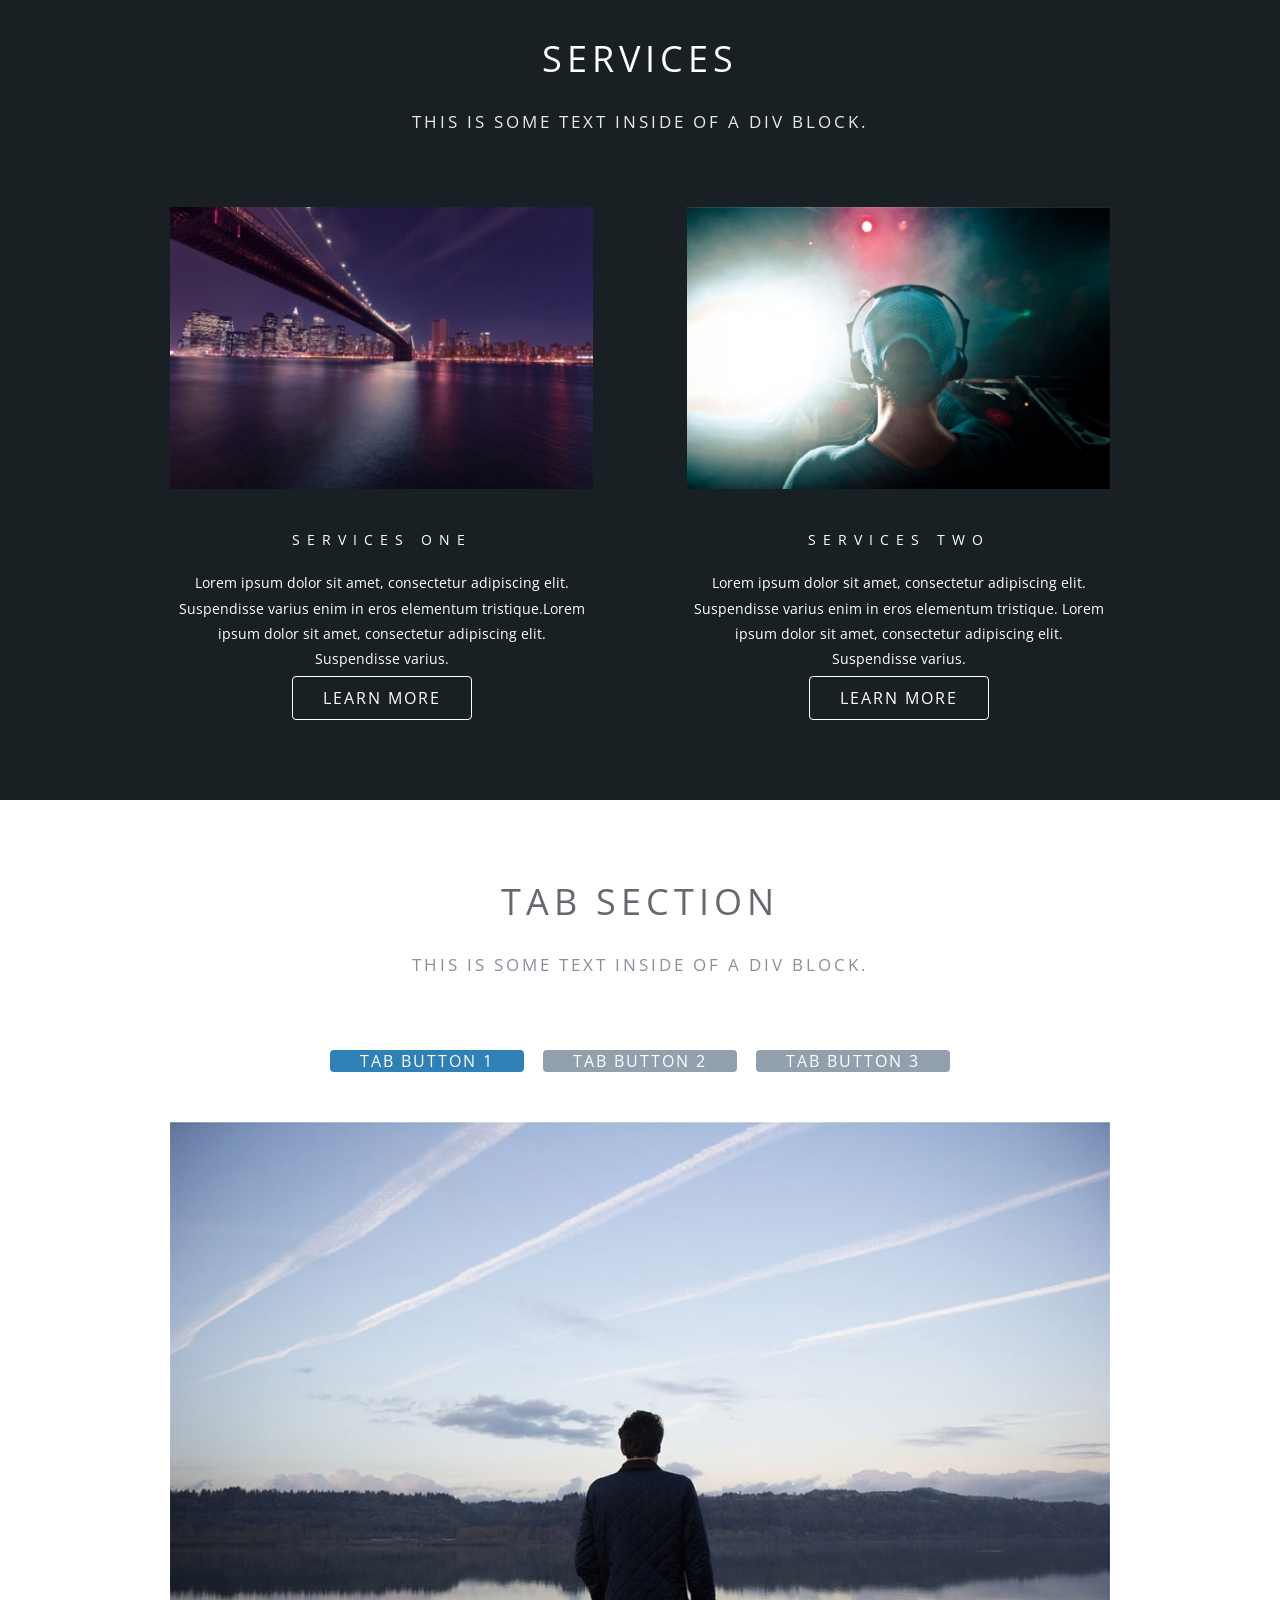
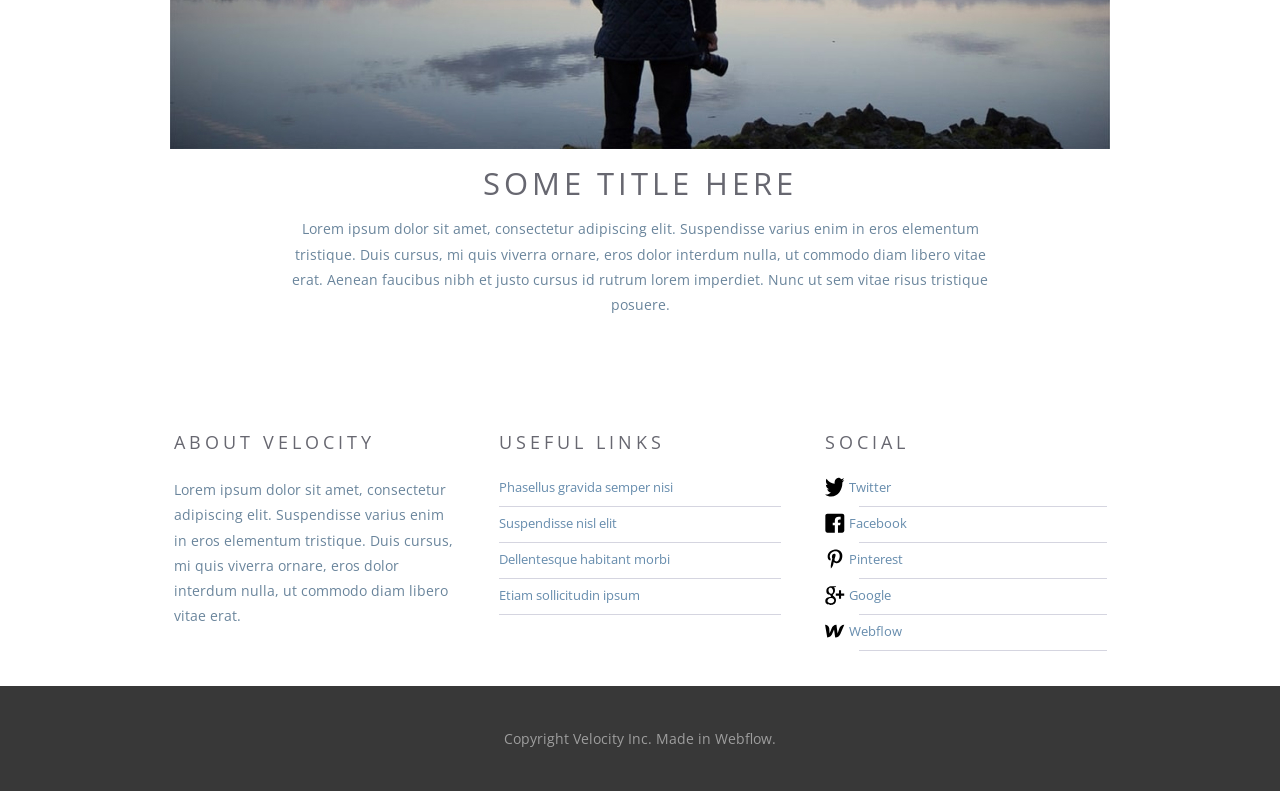
==== commit 7bb38f71: "done adopted" ====
--- a/index.html
+++ b/index.html
@@ -31,9 +31,17 @@
 
                 </div>
             </section>
-            <section class="common-section">
+            <section class="common-section ">
                 <div class="container">
                     <div class="title-wrapper">
+                        <div class="about cards-wrapper">
+                            
+                            </div>
+
+
+                        </div>
+                        
+
                         <h3 class="title">what we do</h3>
                         <p class="subtitle">This is some text inside of a div
                             bloc.</p>
@@ -65,43 +73,44 @@
                     </div>
                 </div>
             </section>
-            <section class="services common-section common-section--dark">
+            <section class="services common-section common-section--dark ">
                 <div class="container">
                     <div class="title-wrapper">
                         <h3 class="title">services</h3>
                         <p class="subtitle">This is some text inside of
                             a div block.</p>
-                        <div class="cards-wrapper">
-                            <div class="card">
-                                <img src="img/services1.jpg  "
-                                    alt="img">
-                                <h4>SERVICES one</h4>
-                                <p>Lorem ipsum dolor sit amet,
-                                    consectetur adipiscing elit.
-                                    Suspendisse varius enim in eros
-                                    elementum tristique.Lorem ipsum
-                                    dolor sit amet, consectetur
-                                    adipiscing elit.
-                                    Suspendisse&nbsp;varius.</p>
-                                <a href="#!" class="link">Learn more</a>
-                            </div>
-                            <div class="card">
-                                <img src="img/services2.jpg" alt="icon">
-                                <h4>SERVICES two</h4>
-                                <p>Lorem ipsum dolor sit amet,
-                                    consectetur
-                                    adipiscing elit. Suspendisse varius
-                                    enim in eros elementum tristique.
-                                    Lorem ipsum dolor sit amet,
-                                    consectetur adipiscing elit.
-                                    Suspendisse&nbsp;varius.</p>
-                                <a href="#!" class="link">Learn more</a>
-                            </div>
-                        </div>
-                    </div>
-                </div>
-            </section>
-            <section class="tab-section common-section">
+                    </div>
+                    <div class="cards-wrapper">
+                        <div class="card">
+                            <img src="img/services1.jpg  "
+                                alt="img">
+                            <h4>SERVICES one</h4>
+                            <p>Lorem ipsum dolor sit amet,
+                                consectetur adipiscing elit.
+                                Suspendisse varius enim in eros
+                                elementum tristique.Lorem ipsum
+                                dolor sit amet, consectetur
+                                adipiscing elit.
+                                Suspendisse&nbsp;varius.</p>
+                            <a href="#!" class="link">Learn more</a>
+                    
+                        </div>
+                        <div class="card">
+                            <img src="img/services2.jpg" alt="icon">
+                            <h4>SERVICES two</h4>
+                            <p>Lorem ipsum dolor sit amet,
+                                consectetur
+                                adipiscing elit. Suspendisse varius
+                                enim in eros elementum tristique.
+                                Lorem ipsum dolor sit amet,
+                                consectetur adipiscing elit.
+                                Suspendisse&nbsp;varius.</p>
+                            <a href="#!" class="link">Learn more</a>
+                        </div>
+                    </div>
+                </div>
+            </section>
+            <section class="tab-section common-section ">
                 <div class="container">
                     <div class="title-wrapper">
                         <h3 class="title">Tab Section</h3>
--- a/style.css
+++ b/style.css
@@ -17,10 +17,9 @@
     line-height: 1.8;
 }
 
-/*.hide {
-    display: none;
-    !important;
-}*/
+.hide {
+    display: none !important;
+}
 
 .title-wrapper {
     margin-bottom: 60px;
@@ -205,15 +204,18 @@
 
 .about.cards-wrapper {
     display: flex;
-    justify-content: space-between;
-}
-
-.about.card {
-    padding: 3px 15px 20px;
-    width: 30px;
+    justify-content: center;
+    flex-wrap: wrap;
+    gap: 20px;
+
+}
+
+.about .card {
+    padding: 35px 15px 20px;
+    width: auto;
+    max-width: 300px;
     border-radius: 5px;
     border: 1px solid #DCEBF7;
-    width: 32%;
 }
 
 .about.card img {
@@ -242,7 +244,6 @@
     justify-content: space-between;
 }
 
-
 .services .card {
     width: 45%;
 }
@@ -265,23 +266,19 @@
 
 
 .services .link {
+
     margin-top: 5px;
 }
 
 
 /*-----TABS------*/
 
-.tab-section {
-    
-
-}
-
-
-.tabs { 
-
-}
-
-button{
+.tab-section {}
+
+
+.tabs {}
+
+button {
     margin-bottom: 50px;
 
 }
@@ -289,12 +286,12 @@
 .tabs_nav button {
     padding: 0 30px;
     font-size: 16px;
-    letter-spacing: 2px; 
+    letter-spacing: 2px;
     text-transform: uppercase;
     color: #FFFFFF;
     background-color: #92A0AD;
     border-radius: 4px;
-    
+
 
 }
 
@@ -303,70 +300,72 @@
 
 }
 
-.tabs_nav button + button {
-margin-left: 15px;
+.tabs_nav button+button {
+    margin-left: 15px;
 }
 
 .tabs_item img {
     margin-bottom: 16px;
 }
 
-.tabs_item h4{
+.tabs_item h4 {
     margin-bottom: 15px;
     color: #676770;
-    font-size: 31px;  
-    line-height: 36px; 
-    
+    font-size: 31px;
+    line-height: 36px;
+
 }
 
 p {
     max-width: 700px;
     margin-left: auto;
     margin-right: auto;
-} 
+}
 
 
 
 
 /*-----------FOOTER----------*/
-.footer {
-
-}
-
-.footer_desc{
+.footer {}
+
+.footer_desc {
     padding: 35px 0;
 }
 
 h4 {
-color: #676770; 
-font-size: 18px;  
-text-transform: uppercase; 
-line-height: 20px; 
-letter-spacing: 4px;
-margin-bottom: 25px;
+    color: #676770;
+    font-size: 18px;
+    text-transform: uppercase;
+    line-height: 20px;
+    letter-spacing: 4px;
+    margin-bottom: 25px;
 }
 
 .footer_desc-container {
     display: flex;
-    justify-content: space-between;
+    justify-content: space-evenly;
     align-items: flex-start;
-
-}
-.footer_desc-container > * {
+    flex-wrap: wrap;
+    gap: 20px 40px;
+
+}
+
+.footer_desc-container>* {
     width: 30%;
+    min-width: 220px;
 }
 
 
 .footer_desc a {
-color: #668CAD;
-font-size: 13px;
-line-height: 20px; 
-/*border-bottom: 1px solid #192024;*/
-}
-
-.footer_desc li{
-height: 30px;
-position: relative;
+    color: #668CAD;
+    font-size: 13px;
+    line-height: 20px;
+    /*border-bottom: 1px solid #192024;*/
+}
+
+.footer_desc li {
+    height: 30px;
+    position: relative;
 }
 
 .footer_desc li::before {
@@ -391,14 +390,10 @@
 footer-social img {
     margin-right: 6px;
 }
-.footer_about {
-    
-
-}
-
-.footer_links {
-
-}
+
+.footer_about {}
+
+.footer_links {}
 
 .footer_social img {
     width: 20px;
@@ -407,13 +402,110 @@
 
 
 }
+
 .footer_copy {
     text-align: center;
     padding: 40px 0;
     background-color: #383838;
-    
-}
-.footer_copy p{
+
+}
+
+.footer_copy p {
     color: #9E9E9E
 }
-
+@media (max-weight: 829px) {
+    .footer_desc-container {
+        justify-content: space-evenly;
+    }
+    .footer_desc h4 {
+        margin-bottom: 10px;
+    }
+    .footer_desc {
+        padding-top: 0;
+    }
+}
+@media (max-width: 660px) {
+
+    .tabs_nav {
+        margin-bottom: 50px;
+    }
+
+    .tabs_nav button {
+        display: block;
+        margin: 0 auto;
+
+        padding: 10px 30px;
+    }
+
+    .tabs_nav button+button {
+        
+        margin-top: 10px;
+        margin-left: auto;
+    }
+}
+
+@media (max-width: 600px) {
+    .services .cards-wrapper {
+        flex-direction: column;
+        align-items: center;
+        gap: 40px;
+    }
+
+
+    .services .card {
+        width: 80%;
+    }
+
+
+    .title-wrapper {
+        margin-bottom: 40px;
+    }
+}
+@media (max-width: 400px) {
+    .header-nav li+li {
+        margin-left: 15px;
+    }
+
+    .welcome-heading {
+        font-size: 40px;
+        margin-bottom: 50px;
+    }
+
+    .welcome_links a {
+        display: block;
+        width: 80%;
+        margin-left: auto;
+        margin-right: auto;
+    }
+
+    .welcome_links>*+* {
+
+        margin: 0;
+        margin-top: 20px;
+
+    }
+
+    .common-section {}
+
+    body {
+        font-size: 12 px;
+    }
+
+    .about.card h4 {
+        font-size: 16px;
+    }
+
+    .services .card .link {
+        font-size: 14px;
+    }
+
+    .tabs_item h4 {
+        font-size: 24px;
+    }
+
+}
+
+
+
+
+
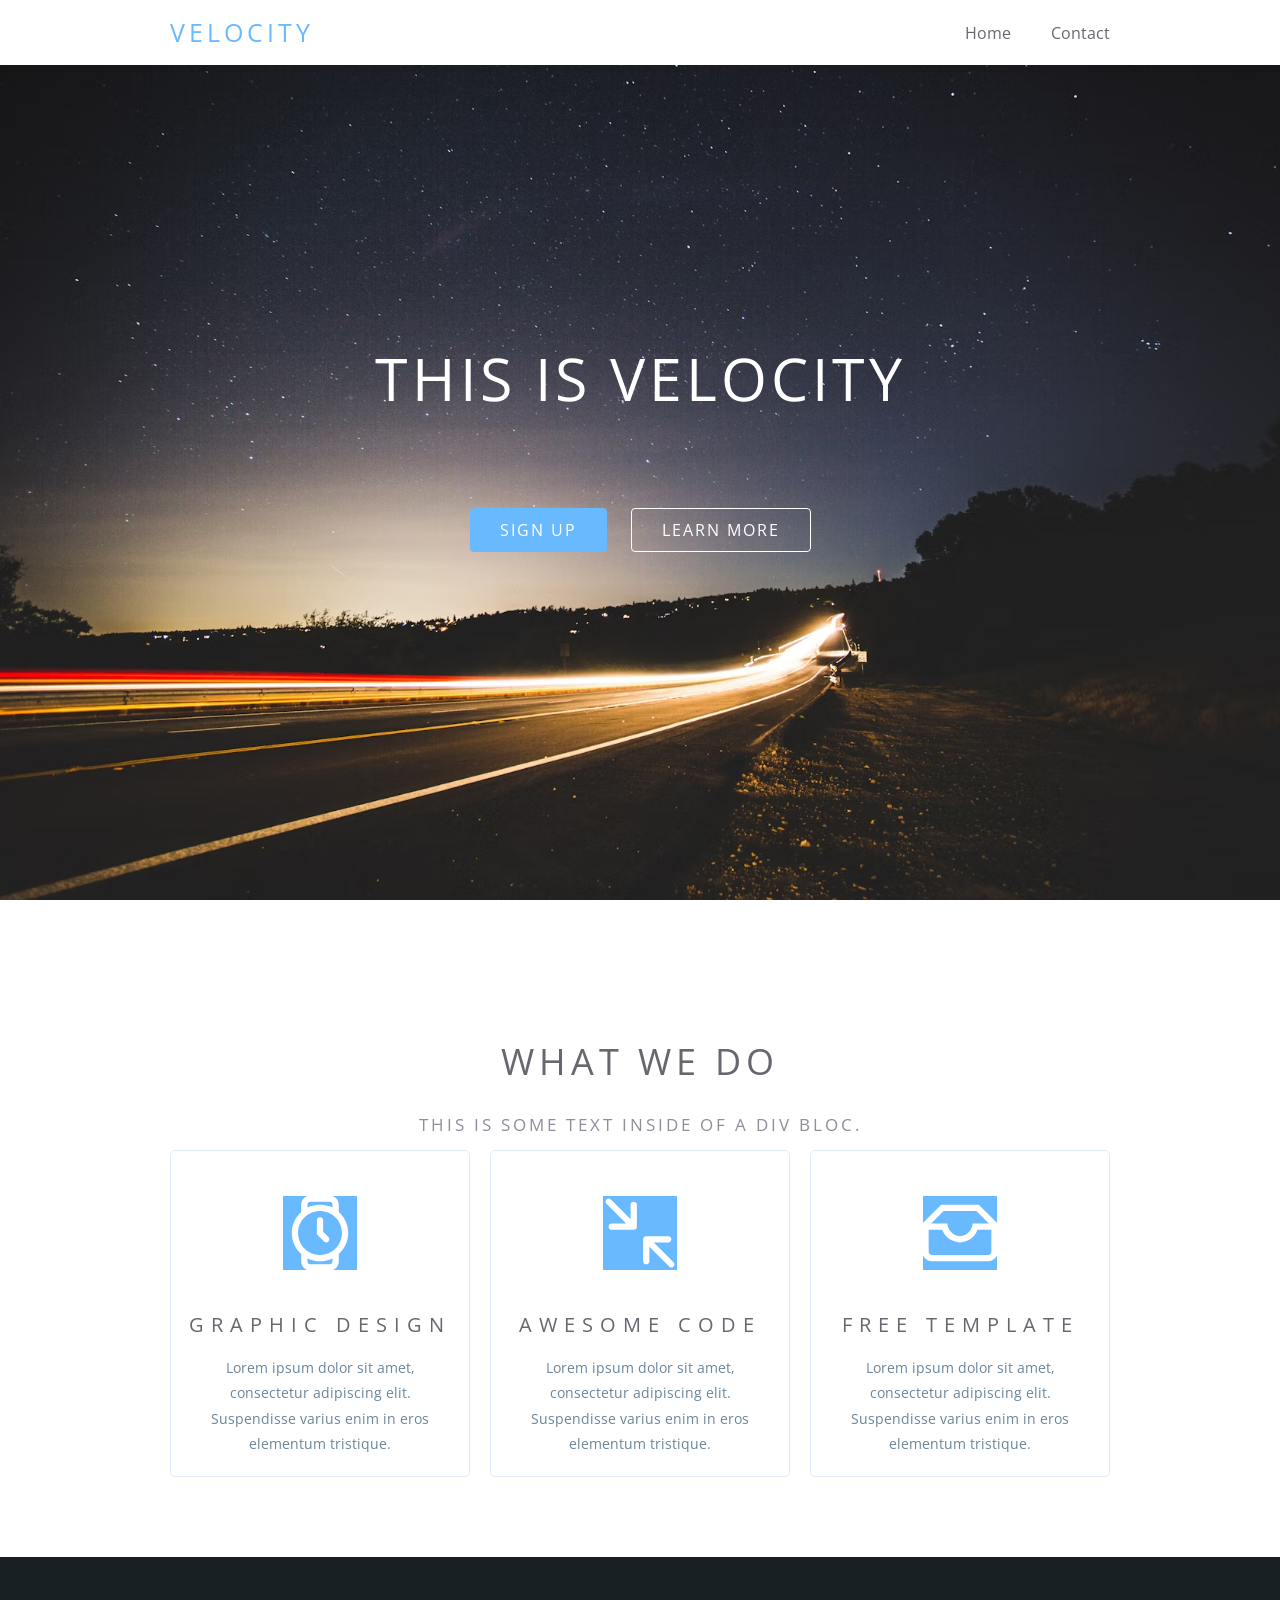
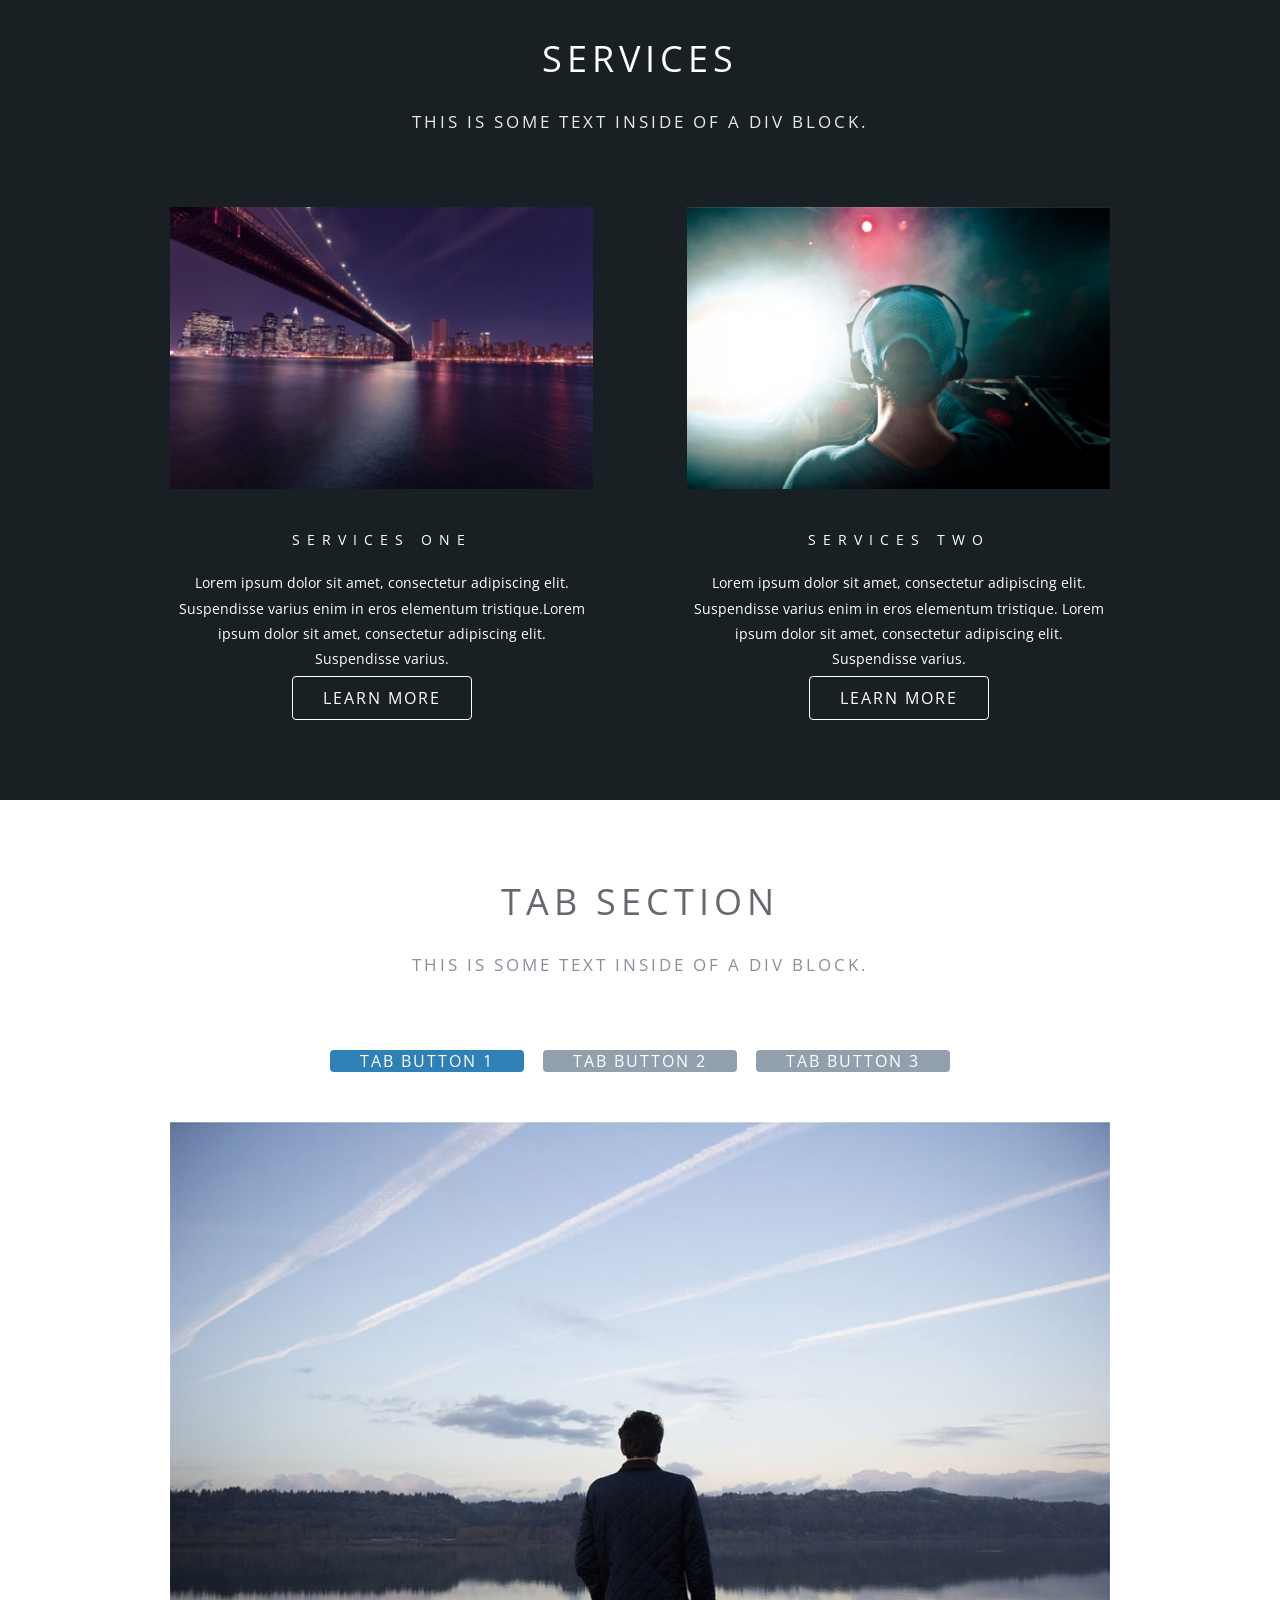
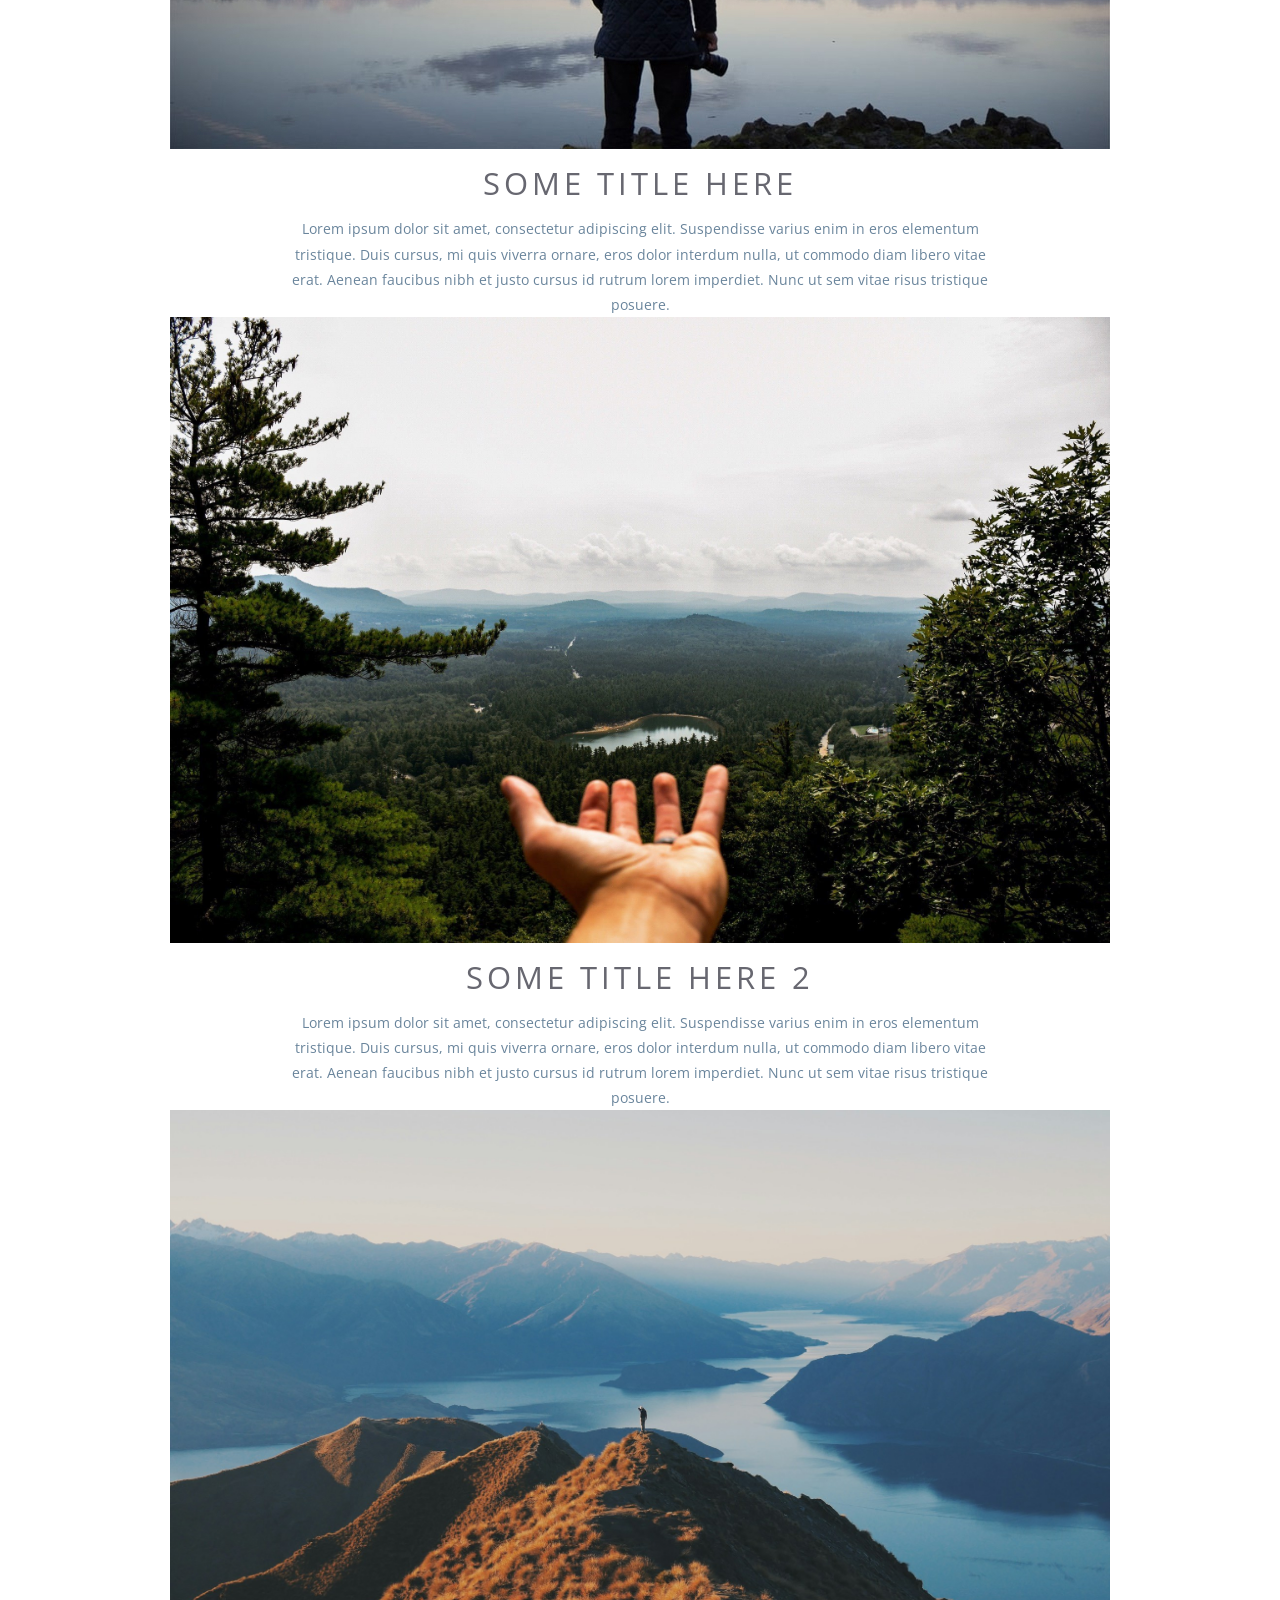
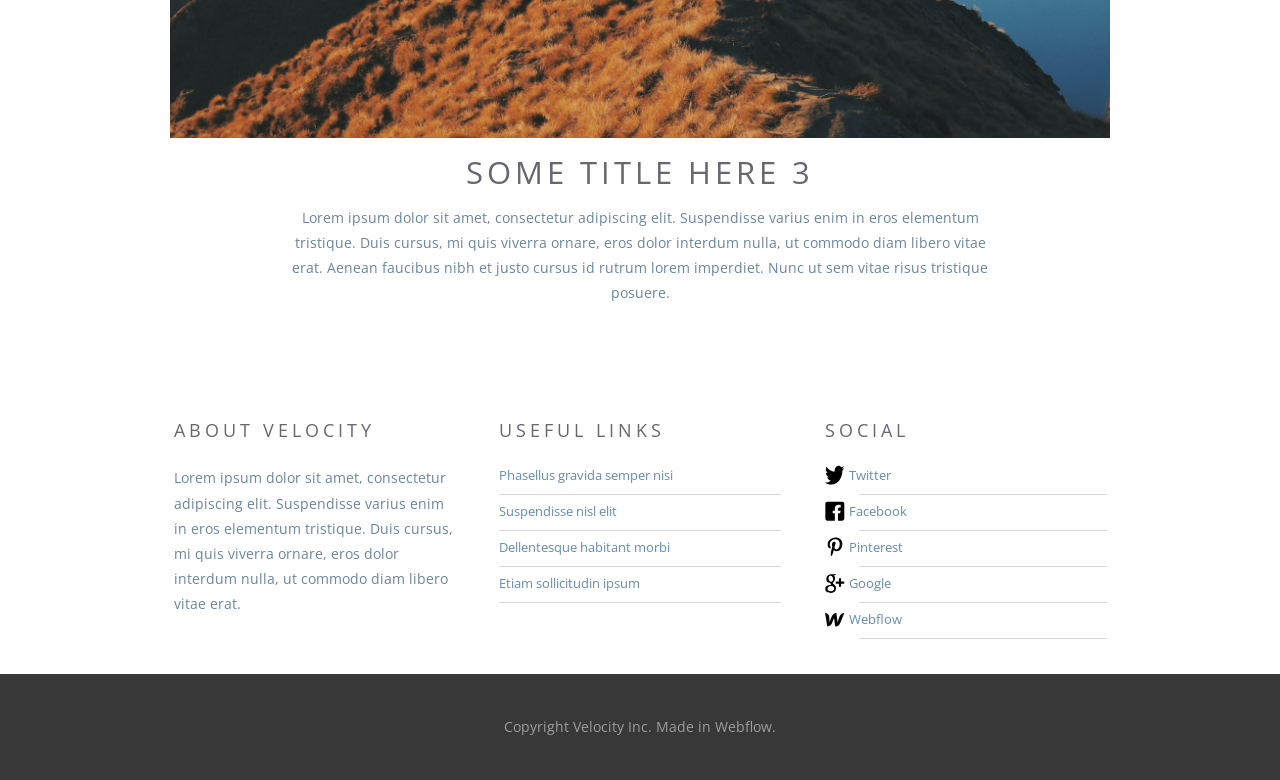
==== commit 918fbdc8: "start adding scripts" ====
--- a/index.html
+++ b/index.html
@@ -144,6 +144,45 @@
                                 </p>
                             </div>
                         </div>
+                        <div class="tabs_item">
+
+                            <img src="img/tab2.jpg" alt="img">
+                            <h4>Some Title Here 2 </h4>
+                            <div class="tabs_desc">
+                                <p>Lorem ipsum dolor sit amet, consectetur
+                                    adipiscing elit. Suspendisse varius enim
+                                    in
+                                    eros elementum tristique. Duis cursus,
+                                    mi
+                                    quis viverra ornare, eros dolor interdum
+                                    nulla, ut commodo diam libero vitae
+                                    erat.
+                                    Aenean faucibus nibh et justo cursus id
+                                    rutrum lorem imperdiet. Nunc ut sem
+                                    vitae
+                                    risus tristique posuere.
+                                </p>
+                            </div>
+                        </div><div class="tabs_item">
+
+                            <img src="img/tab3.jpg" alt="img">
+                            <h4>Some Title Here 3 </h4>
+                            <div class="tabs_desc">
+                                <p>Lorem ipsum dolor sit amet, consectetur
+                                    adipiscing elit. Suspendisse varius enim
+                                    in
+                                    eros elementum tristique. Duis cursus,
+                                    mi
+                                    quis viverra ornare, eros dolor interdum
+                                    nulla, ut commodo diam libero vitae
+                                    erat.
+                                    Aenean faucibus nibh et justo cursus id
+                                    rutrum lorem imperdiet. Nunc ut sem
+                                    vitae
+                                    risus tristique posuere.
+                                </p>
+                            </div>
+                        </div>
                     </div>
                 </div>
             </section>
@@ -209,5 +248,6 @@
                 </div>
             </div>
         </footer>
+        <script src="script.js"></script>
     </body>
 </html>
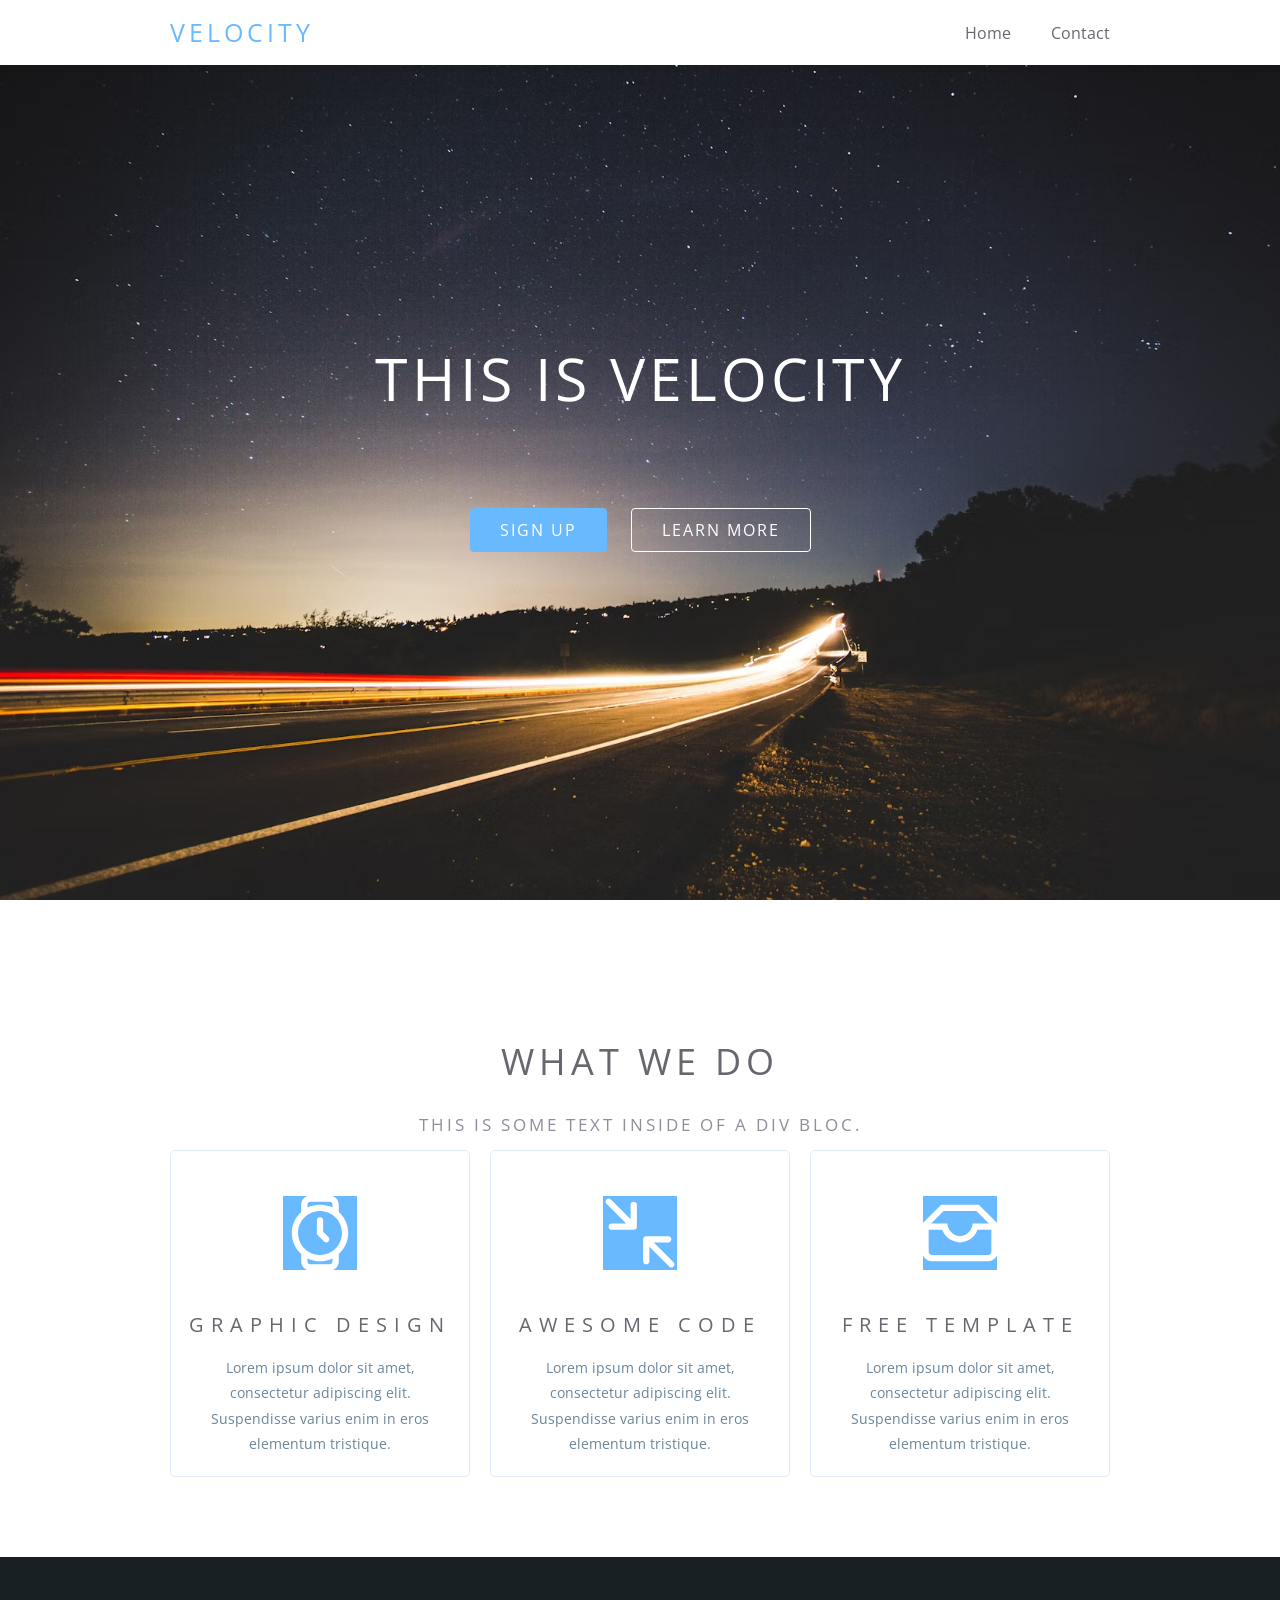
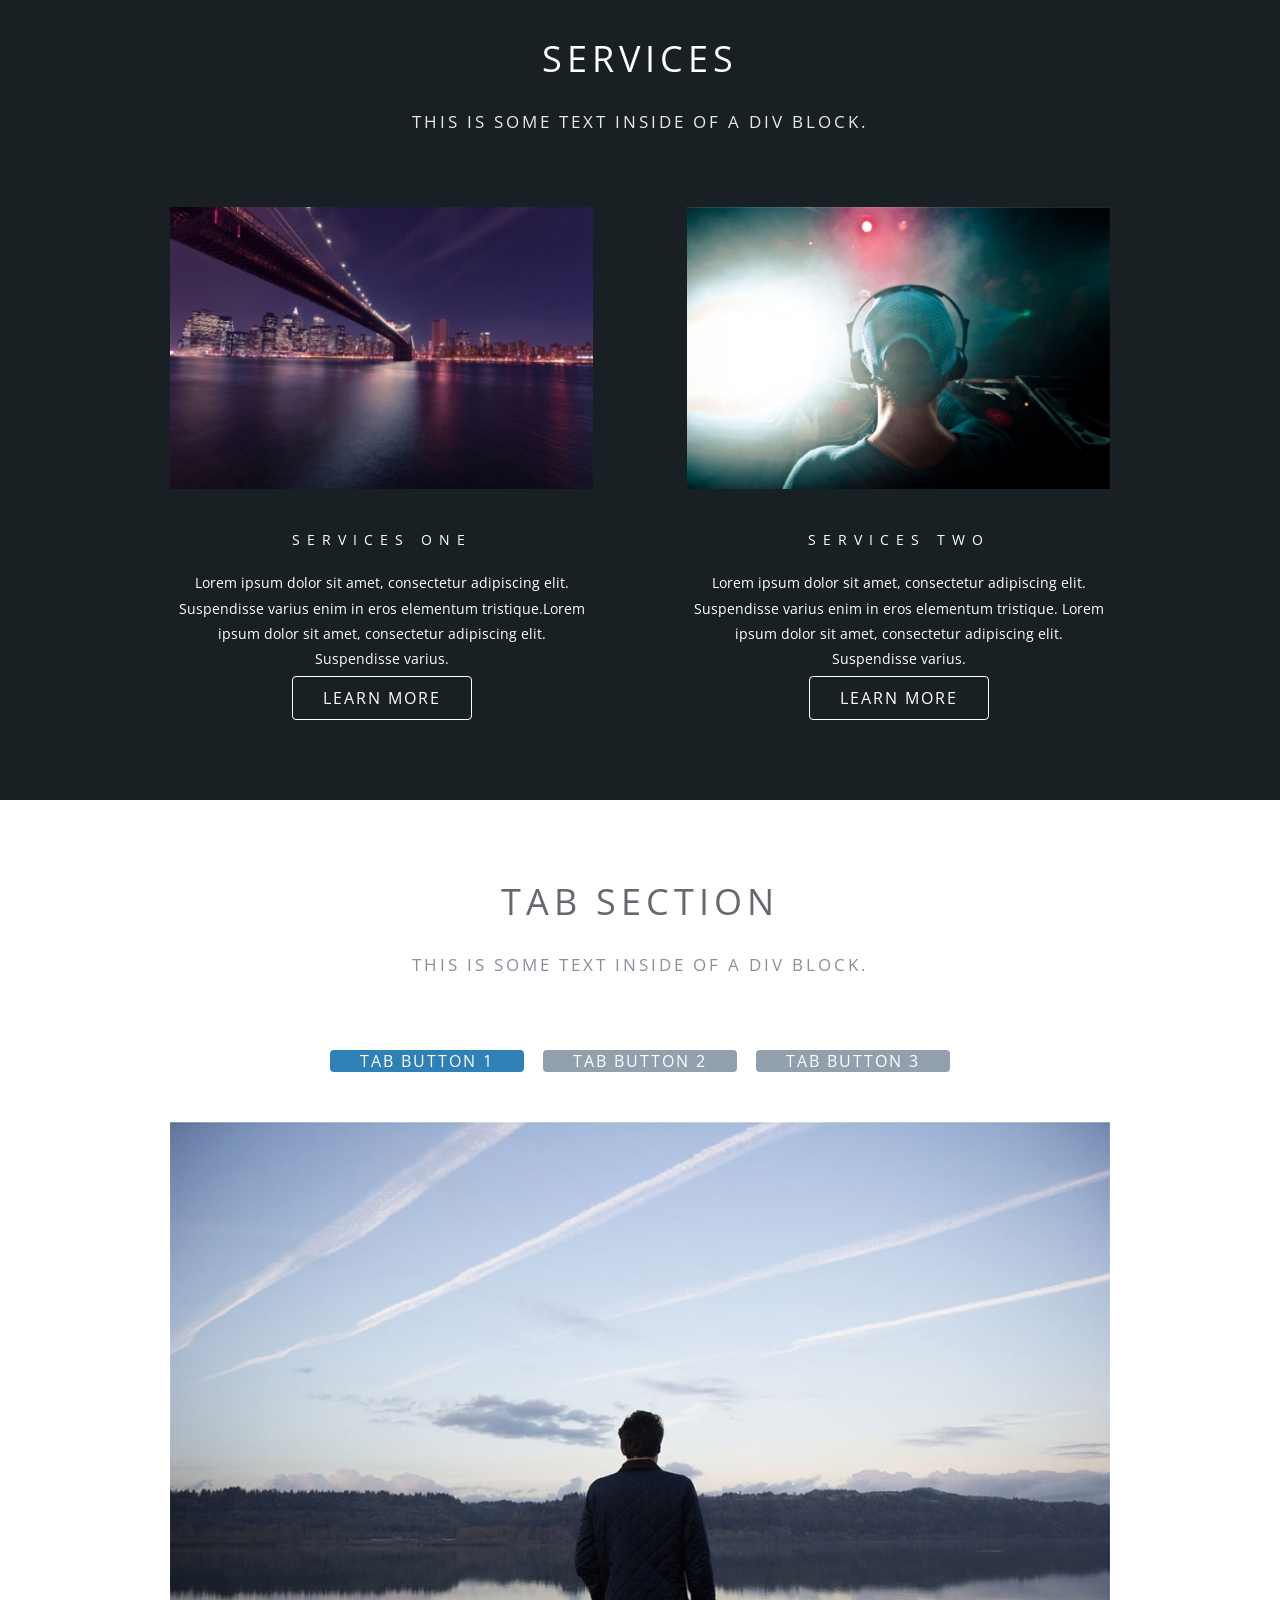
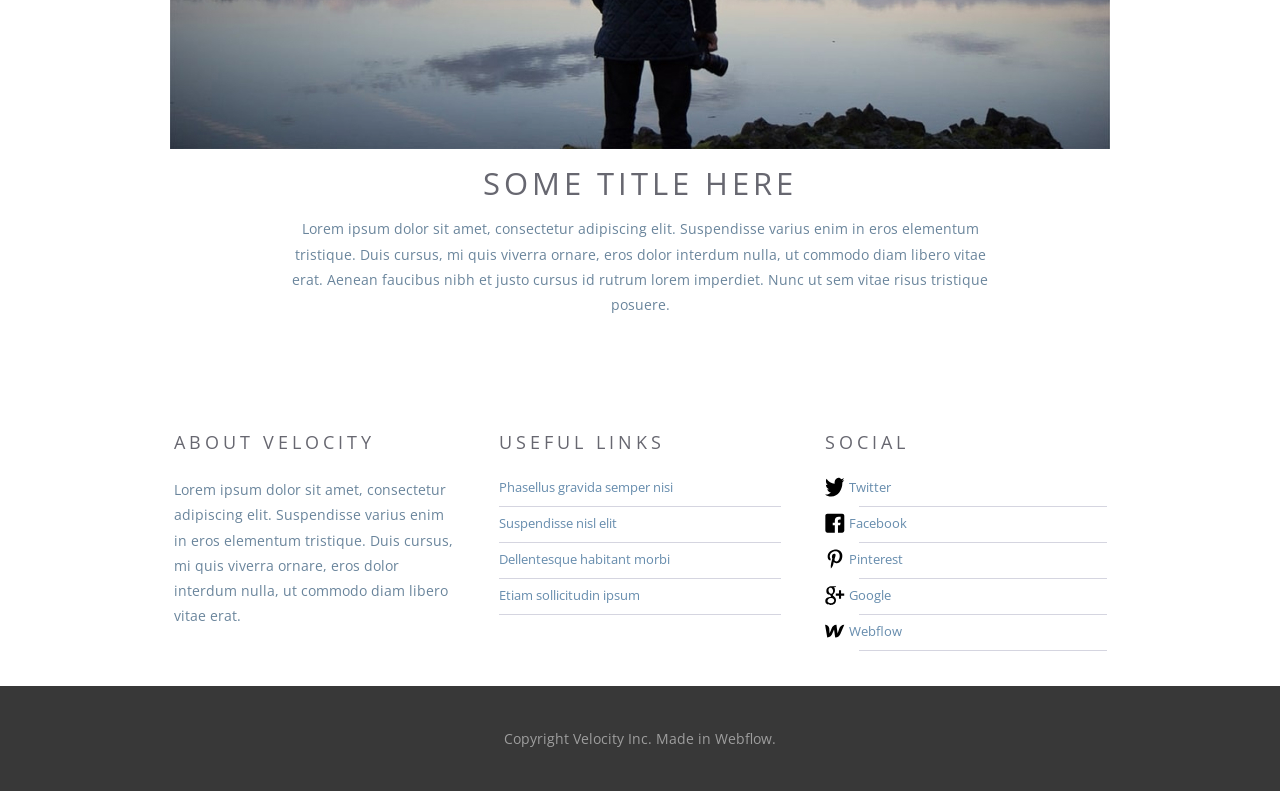
==== commit 0b0305a3: "velocity done" ====
--- a/index.html
+++ b/index.html
@@ -12,17 +12,18 @@
             <div class="container header-container">
                 <h1 class="logo"> Velocity </h1>
 
-                <nav class="header-nav">
+                <nav class="header_nav">
                     <ul>
-                        <li> <a href="#">Home</a></li>
-                        <li><a href="#1">Contact</a></li>
+                        <li> <a href="#main">Home</a></li>
+                        <li><a href="#footer">Contact</a></li>
                     </ul>
                 </nav>
             </div>
         </header>
-        <main class="main">
+
+        <main id="main" class="main">
             <section class="Welcome">
-                <div class="conteiner">
+                <div class="container">
                     <h2 class="welcome-heading"> This is Velocity </h2>
                     <div class="welcome_links">
                         <a href="#!" class="link-primary">sign up</a>
@@ -163,7 +164,8 @@
                                     risus tristique posuere.
                                 </p>
                             </div>
-                        </div><div class="tabs_item">
+                        </div>
+                        <div class="tabs_item">
 
                             <img src="img/tab3.jpg" alt="img">
                             <h4>Some Title Here 3 </h4>
@@ -187,7 +189,7 @@
                 </div>
             </section>
         </main>
-        <footer class="footer">
+        <footer id="footer" class="footer"></footer>
             <div class="footer_desc">
                 <div class="container footer_desc-container">
                     <div class="footer_about">
--- a/style.css
+++ b/style.css
@@ -94,19 +94,19 @@
     color: #69B9FF;
 }
 
-.header-nav li+li {
+.header_nav li+li {
     margin-left: 40px;
 }
 
-.header-nav a {
+.header_nav a {
     color: #676770;
     font-size: 16px;
     transition: color 0.2s;
 }
 
-.header-nav a {}
-
-.header-nav a:hover {
+.header_nav a {}
+
+.header_nav a:hover {
     color: #0082F3
 }
 
@@ -302,6 +302,21 @@
 
 .tabs_nav button+button {
     margin-left: 15px;
+}
+
+.tabs_item {
+    animation: fade 1s;
+}
+
+@keyframes fade {
+    from {
+        opacity: 0.3;
+    }
+
+    to {
+        opacity: 1;
+
+    }
 }
 
 .tabs_item img {
@@ -413,17 +428,21 @@
 .footer_copy p {
     color: #9E9E9E
 }
+
 @media (max-weight: 829px) {
     .footer_desc-container {
         justify-content: space-evenly;
     }
+
     .footer_desc h4 {
         margin-bottom: 10px;
     }
+
     .footer_desc {
         padding-top: 0;
     }
 }
+
 @media (max-width: 660px) {
 
     .tabs_nav {
@@ -438,7 +457,7 @@
     }
 
     .tabs_nav button+button {
-        
+
         margin-top: 10px;
         margin-left: auto;
     }
@@ -461,8 +480,9 @@
         margin-bottom: 40px;
     }
 }
+
 @media (max-width: 400px) {
-    .header-nav li+li {
+    .header_nav li+li {
         margin-left: 15px;
     }
 
@@ -503,9 +523,4 @@
         font-size: 24px;
     }
 
-}
-
-
-
-
-
+}
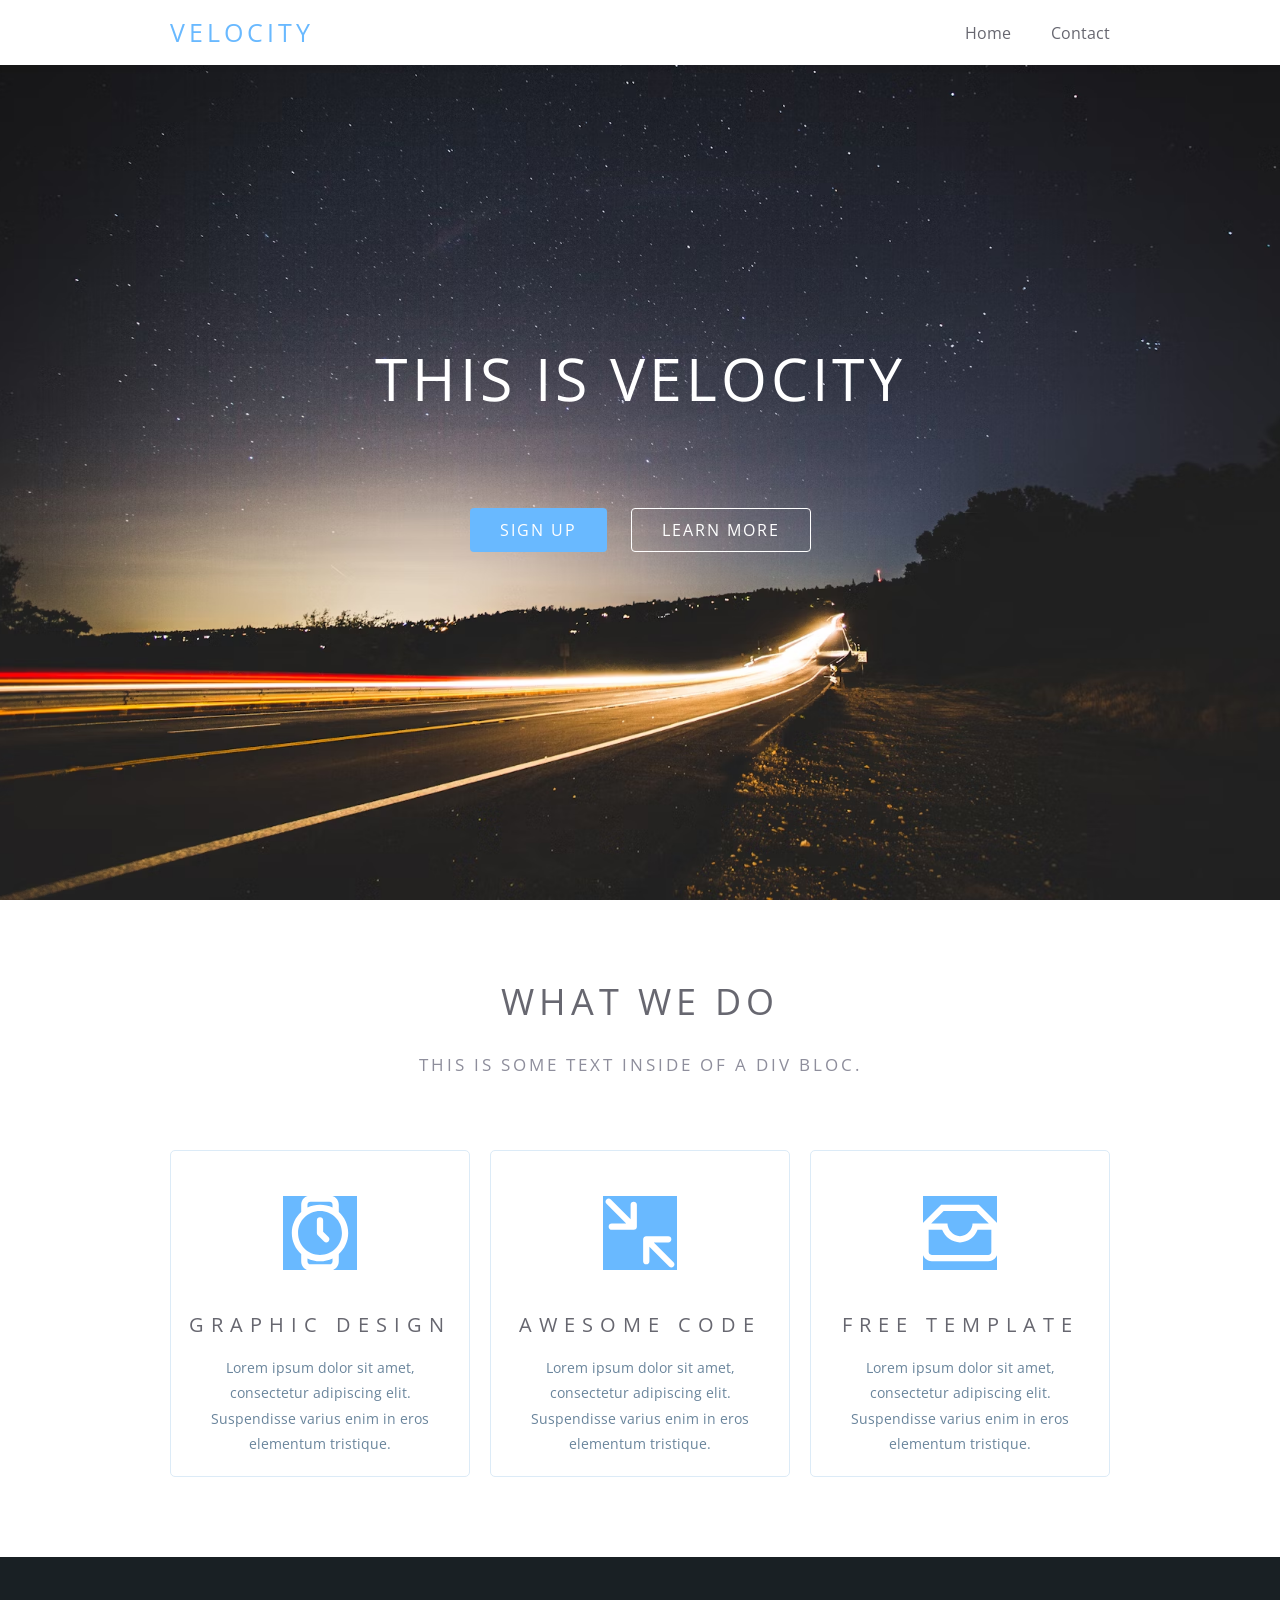
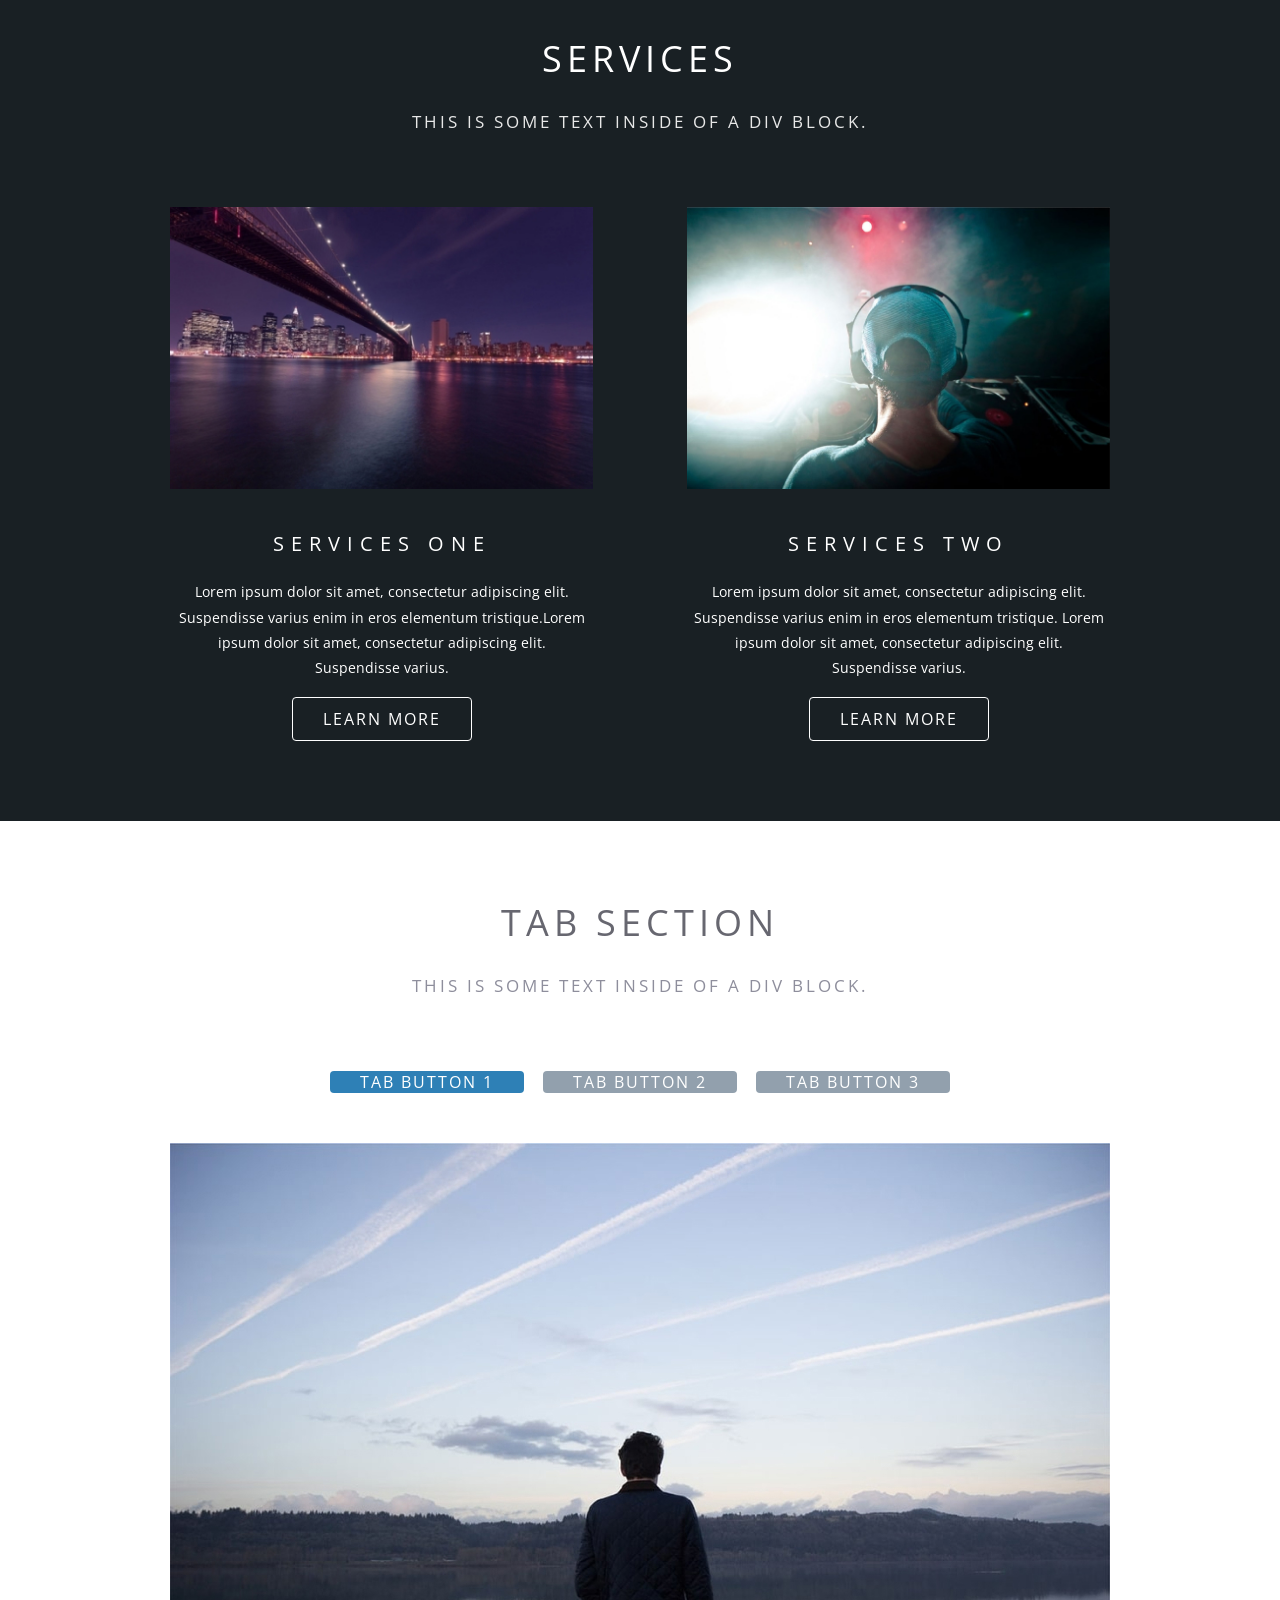
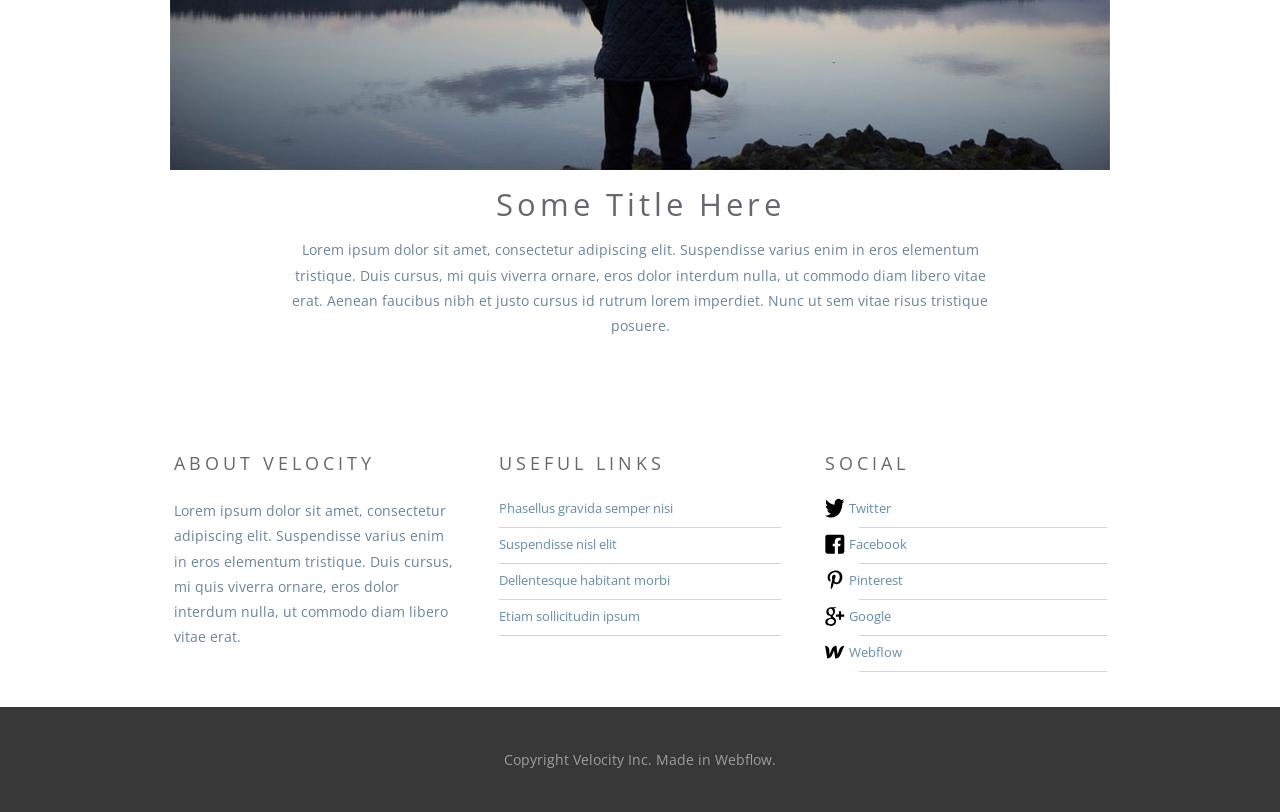
==== commit 2d0e42ae: "velocity well done" ====
--- a/index.html
+++ b/index.html
@@ -1,255 +1,248 @@
 <!DOCTYPE html>
 <html lang="en">
-    <head>
-        <meta charset="UTF-8">
-        <meta name="viewport" content="width=device-width, initial-scale=1.0">
-        <title>Velocity</title>
-        <link rel="stylesheet" href="reset.css">
-        <link rel="stylesheet" href="style.css">
-    </head>
-    <body>
-        <header class="header">
-            <div class="container header-container">
-                <h1 class="logo"> Velocity </h1>
-
-                <nav class="header_nav">
-                    <ul>
-                        <li> <a href="#main">Home</a></li>
-                        <li><a href="#footer">Contact</a></li>
-                    </ul>
-                </nav>
-            </div>
-        </header>
-
-        <main id="main" class="main">
-            <section class="Welcome">
-                <div class="container">
-                    <h2 class="welcome-heading"> This is Velocity </h2>
-                    <div class="welcome_links">
-                        <a href="#!" class="link-primary">sign up</a>
+
+<head>
+    <meta charset="UTF-8">
+    <meta name="viewport" content="width=device-width, initial-scale=1.0">
+    <title>Velocity</title>
+    <link rel="stylesheet" href="reset.css">
+    <link rel="stylesheet" href="style.css">
+</head>
+
+<body>
+    <header class="header">
+        <div class="container header-container">
+            <h1 class="logo"> Velocity </h1>
+
+            <nav class="header_nav">
+                <ul>
+                    <li> <a href="#main">Home</a></li>
+                    <li><a href="#footer">Contact</a></li>
+                </ul>
+            </nav>
+        </div>
+    </header>
+
+    <main id="main" class="main">
+        <section class="Welcome">
+            <div class="container">
+                <h2 class="welcome-heading"> This is Velocity </h2>
+                <div class="welcome_links">
+                    <a href="#!" class="link-primary">sign up</a>
+                    <a href="#!" class="link">Learn more</a>
+                </div>
+            </div>
+        </section>
+        <section class="common-section ">
+            <div class="container">
+                <div class="about title-wrapper">
+                    <h3 class="title">what we do</h3>
+                    <p class="subtitle">This is some text inside of a div
+                        bloc.</p>
+                </div>
+                <div class="about cards-wrapper">
+                    <div class="about card">
+                        <img src="img/IMAGE-watch.svg  " alt="icon">
+                        <h4>Graphic Design</h4>
+                        <p>Lorem ipsum dolor sit amet, consectetur
+                            adipiscing elit. Suspendisse varius enim in
+                            eros elementum tristique.</p>
+
+                    </div>
+                    <div class="about card">
+                        <img src="img/IMAGE-strip.svg" alt="icon">
+                        <h4>Awesome code</h4>
+                        <p>Lorem ipsum dolor sit amet, consectetur
+                            adipiscing elit. Suspendisse varius enim in
+                            eros elementum tristique.</p>
+
+                    </div>
+                    <div class="about card">
+                        <img src="img/IMAGE-box.svg" alt="icon">
+                        <h4>Free template</h4>
+                        <p>Lorem ipsum dolor sit amet, consectetur
+                            adipiscing elit. Suspendisse varius enim in
+                            eros elementum tristique.</p>
+                    </div>
+                </div>
+            </div>
+        </section>
+        <section class="services common-section common-section--dark ">
+            <div class="container">
+                <div class="title-wrapper">
+                    <h3 class="title">services</h3>
+                    <p class="subtitle">This is some text inside of
+                        a div block.</p>
+                </div>
+                <div class="cards-wrapper">
+                    <div class="card">
+                        <img src="img/services1.jpg  " alt="img">
+                        <h4>SERVICES one</h4>
+                        <p>Lorem ipsum dolor sit amet,
+                            consectetur adipiscing elit.
+                            Suspendisse varius enim in eros
+                            elementum tristique.Lorem ipsum
+                            dolor sit amet, consectetur
+                            adipiscing elit.
+                            Suspendisse&nbsp;varius.</p>
                         <a href="#!" class="link">Learn more</a>
-                    </div>
-
-                </div>
-            </section>
-            <section class="common-section ">
-                <div class="container">
-                    <div class="title-wrapper">
-                        <div class="about cards-wrapper">
-                            
-                            </div>
-
-
+
+                    </div>
+                    <div class="card">
+                        <img src="img/services2.jpg" alt="icon">
+                        <h4>SERVICES two</h4>
+                        <p>Lorem ipsum dolor sit amet,
+                            consectetur
+                            adipiscing elit. Suspendisse varius
+                            enim in eros elementum tristique.
+                            Lorem ipsum dolor sit amet,
+                            consectetur adipiscing elit.
+                            Suspendisse&nbsp;varius.</p>
+                        <a href="#!" class="link">Learn more</a>
+                    </div>
+                </div>
+            </div>
+        </section>
+        <section class="tab-section common-section ">
+            <div class="container">
+                <div class="title-wrapper">
+                    <h3 class="title">Tab Section</h3>
+                    <p class="subtitle">This is some text inside of
+                        a div block.</p>
+                </div>
+                <div class="tabs">
+                    <div class="tabs_nav">
+                        <button class="active" type="button">Tab Button
+                            1</button>
+                        <button type="button">Tab Button 2</button>
+                        <button type="button">Tab Button 3</button>
+                    </div>
+                    <div class="tabs_item">
+
+                        <img src="img/IMAGE.jpg" alt="img">
+                        <h4>Some Title Here</h4>
+                        <div class="tabs_desc">
+                            <p>Lorem ipsum dolor sit amet, consectetur
+                                adipiscing elit. Suspendisse varius enim
+                                in
+                                eros elementum tristique. Duis cursus,
+                                mi
+                                quis viverra ornare, eros dolor interdum
+                                nulla, ut commodo diam libero vitae
+                                erat.
+                                Aenean faucibus nibh et justo cursus id
+                                rutrum lorem imperdiet. Nunc ut sem
+                                vitae
+                                risus tristique posuere.
+                            </p>
                         </div>
-                        
-
-                        <h3 class="title">what we do</h3>
-                        <p class="subtitle">This is some text inside of a div
-                            bloc.</p>
-                        <div class="about cards-wrapper">
-                            <div class="about card">
-                                <img src="img/IMAGE-watch.svg  " alt="icon">
-                                <h4>Graphic Design</h4>
-                                <p>Lorem ipsum dolor sit amet, consectetur
-                                    adipiscing elit. Suspendisse varius enim in
-                                    eros elementum tristique.</p>
-
-                            </div>
-                            <div class="about card">
-                                <img src="img/IMAGE-strip.svg" alt="icon">
-                                <h4>Awesome code</h4>
-                                <p>Lorem ipsum dolor sit amet, consectetur
-                                    adipiscing elit. Suspendisse varius enim in
-                                    eros elementum tristique.</p>
-
-                            </div>
-                            <div class="about card">
-                                <img src="img/IMAGE-box.svg" alt="icon">
-                                <h4>Free template</h4>
-                                <p>Lorem ipsum dolor sit amet, consectetur
-                                    adipiscing elit. Suspendisse varius enim in
-                                    eros elementum tristique.</p>
-                            </div>
+                    </div>
+                    <div class="tabs_item">
+
+                        <img src="img/tab2.jpg" alt="img">
+                        <h4>Some Title Here 2 </h4>
+                        <div class="tabs_desc">
+                            <p>Lorem ipsum dolor sit amet, consectetur
+                                adipiscing elit. Suspendisse varius enim
+                                in
+                                eros elementum tristique. Duis cursus,
+                                mi
+                                quis viverra ornare, eros dolor interdum
+                                nulla, ut commodo diam libero vitae
+                                erat.
+                                Aenean faucibus nibh et justo cursus id
+                                rutrum lorem imperdiet. Nunc ut sem
+                                vitae
+                                risus tristique posuere.
+                            </p>
                         </div>
                     </div>
-                </div>
-            </section>
-            <section class="services common-section common-section--dark ">
-                <div class="container">
-                    <div class="title-wrapper">
-                        <h3 class="title">services</h3>
-                        <p class="subtitle">This is some text inside of
-                            a div block.</p>
-                    </div>
-                    <div class="cards-wrapper">
-                        <div class="card">
-                            <img src="img/services1.jpg  "
-                                alt="img">
-                            <h4>SERVICES one</h4>
-                            <p>Lorem ipsum dolor sit amet,
-                                consectetur adipiscing elit.
-                                Suspendisse varius enim in eros
-                                elementum tristique.Lorem ipsum
-                                dolor sit amet, consectetur
-                                adipiscing elit.
-                                Suspendisse&nbsp;varius.</p>
-                            <a href="#!" class="link">Learn more</a>
-                    
+                    <div class="tabs_item">
+
+                        <img src="img/tab3.jpg" alt="img">
+                        <h4>Some Title Here 3 </h4>
+                        <div class="tabs_desc">
+                            <p>Lorem ipsum dolor sit amet, consectetur
+                                adipiscing elit. Suspendisse varius enim
+                                in
+                                eros elementum tristique. Duis cursus,
+                                mi
+                                quis viverra ornare, eros dolor interdum
+                                nulla, ut commodo diam libero vitae
+                                erat.
+                                Aenean faucibus nibh et justo cursus id
+                                rutrum lorem imperdiet. Nunc ut sem
+                                vitae
+                                risus tristique posuere.
+                            </p>
                         </div>
-                        <div class="card">
-                            <img src="img/services2.jpg" alt="icon">
-                            <h4>SERVICES two</h4>
-                            <p>Lorem ipsum dolor sit amet,
-                                consectetur
-                                adipiscing elit. Suspendisse varius
-                                enim in eros elementum tristique.
-                                Lorem ipsum dolor sit amet,
-                                consectetur adipiscing elit.
-                                Suspendisse&nbsp;varius.</p>
-                            <a href="#!" class="link">Learn more</a>
-                        </div>
-                    </div>
-                </div>
-            </section>
-            <section class="tab-section common-section ">
-                <div class="container">
-                    <div class="title-wrapper">
-                        <h3 class="title">Tab Section</h3>
-                        <p class="subtitle">This is some text inside of
-                            a div block.</p>
-                    </div>
-                    <div class="tabs">
-                        <div class="tabs_nav">
-                            <button class="active" type="button">Tab Button
-                                1</button>
-                            <button type="button">Tab Button 2</button>
-                            <button type="button">Tab Button 3</button>
-                        </div>
-                        <div class="tabs_item">
-
-                            <img src="img/IMAGE.jpg" alt="img">
-                            <h4>Some Title Here</h4>
-                            <div class="tabs_desc">
-                                <p>Lorem ipsum dolor sit amet, consectetur
-                                    adipiscing elit. Suspendisse varius enim
-                                    in
-                                    eros elementum tristique. Duis cursus,
-                                    mi
-                                    quis viverra ornare, eros dolor interdum
-                                    nulla, ut commodo diam libero vitae
-                                    erat.
-                                    Aenean faucibus nibh et justo cursus id
-                                    rutrum lorem imperdiet. Nunc ut sem
-                                    vitae
-                                    risus tristique posuere.
-                                </p>
-                            </div>
-                        </div>
-                        <div class="tabs_item">
-
-                            <img src="img/tab2.jpg" alt="img">
-                            <h4>Some Title Here 2 </h4>
-                            <div class="tabs_desc">
-                                <p>Lorem ipsum dolor sit amet, consectetur
-                                    adipiscing elit. Suspendisse varius enim
-                                    in
-                                    eros elementum tristique. Duis cursus,
-                                    mi
-                                    quis viverra ornare, eros dolor interdum
-                                    nulla, ut commodo diam libero vitae
-                                    erat.
-                                    Aenean faucibus nibh et justo cursus id
-                                    rutrum lorem imperdiet. Nunc ut sem
-                                    vitae
-                                    risus tristique posuere.
-                                </p>
-                            </div>
-                        </div>
-                        <div class="tabs_item">
-
-                            <img src="img/tab3.jpg" alt="img">
-                            <h4>Some Title Here 3 </h4>
-                            <div class="tabs_desc">
-                                <p>Lorem ipsum dolor sit amet, consectetur
-                                    adipiscing elit. Suspendisse varius enim
-                                    in
-                                    eros elementum tristique. Duis cursus,
-                                    mi
-                                    quis viverra ornare, eros dolor interdum
-                                    nulla, ut commodo diam libero vitae
-                                    erat.
-                                    Aenean faucibus nibh et justo cursus id
-                                    rutrum lorem imperdiet. Nunc ut sem
-                                    vitae
-                                    risus tristique posuere.
-                                </p>
-                            </div>
-                        </div>
-                    </div>
-                </div>
-            </section>
-        </main>
-        <footer id="footer" class="footer"></footer>
-            <div class="footer_desc">
-                <div class="container footer_desc-container">
-                    <div class="footer_about">
-                        <h4>About velocity</h4>
-                        <p>Lorem ipsum dolor sit amet, consectetur adipiscing
-                            elit. Suspendisse varius enim in eros elementum
-                            tristique. Duis cursus, mi quis viverra ornare, eros
-                            dolor interdum nulla, ut commodo diam libero vitae
-                            erat.
-                        </p>
-                    </div>
-                    <div class="footer_links">
-                        <h4> useful links</h4>
-                        <ul>
-                            <li><a href="#!">Phasellus gravida semper
-                                    nisi</a></li>
-                            <li><a href="#!">Suspendisse nisl elit</a></li>
-                            <li><a href="#!">Dellentesque habitant
-                                    morbi</a></li>
-                            <li><a href="#!">Etiam sollicitudin ipsum</a></li>
-                        </ul>
-
-                    </div>
-                    <div class="footer_social">
-                        <h4>Social</h4>
-                        <ul>
-                            <li>
-                                <img src="img/Vector.svg" alt="Twitter">
-                                <a href="#!">Twitter</a>
-                            </li>
-                            <li>
-                                <img src="img/Vector-1.svg" alt="Facebook">
-                                <a href="#!">Facebook</a>
-                            </li>
-                            <li>
-
-                                <img src="img/Vector-2.svg" alt="Pinterest">
-                                <a href="#!">Pinterest</a>
-                            </li>
-                            <li>
-
-                                <img src="img/Vector-3.svg" alt="Google">
-                                <a href="#!">Google</a>
-                            </li>
-
-                            <li>
-                                <img src="img/Vector-4.svg" alt="Webflow">
-                                <a href="#!">Webflow</a>
-                            </li>
-
-                        </ul>
-                    </div>
-                </div>
-            </div>
-            <div class="footer_copy">
-                <div class="container">
-                    <p>Copyright Velocity Inc. Made in Webflow.</p>
-                </div>
-            </div>
-        </footer>
-        <script src="script.js"></script>
-    </body>
-</html>
+                    </div>
+                </div>
+            </div>
+        </section>
+    </main>
+    <footer id="footer" class="footer"></footer>
+    <div class="footer_desc">
+        <div class="container footer_desc-container">
+            <div class="footer_about">
+                <h4>About velocity</h4>
+                <p>Lorem ipsum dolor sit amet, consectetur adipiscing
+                    elit. Suspendisse varius enim in eros elementum
+                    tristique. Duis cursus, mi quis viverra ornare, eros
+                    dolor interdum nulla, ut commodo diam libero vitae
+                    erat.
+                </p>
+            </div>
+            <div class="footer_links">
+                <h4> useful links</h4>
+                <ul>
+                    <li><a href="#!">Phasellus gravida semper
+                            nisi</a></li>
+                    <li><a href="#!">Suspendisse nisl elit</a></li>
+                    <li><a href="#!">Dellentesque habitant
+                            morbi</a></li>
+                    <li><a href="#!">Etiam sollicitudin ipsum</a></li>
+                </ul>
+
+            </div>
+            <div class="footer_social">
+                <h4>Social</h4>
+                <ul>
+                    <li>
+                        <img src="img/Vector.svg" alt="Twitter">
+                        <a href="#!">Twitter</a>
+                    </li>
+                    <li>
+                        <img src="img/Vector-1.svg" alt="Facebook">
+                        <a href="#!">Facebook</a>
+                    </li>
+                    <li>
+
+                        <img src="img/Vector-2.svg" alt="Pinterest">
+                        <a href="#!">Pinterest</a>
+                    </li>
+                    <li>
+
+                        <img src="img/Vector-3.svg" alt="Google">
+                        <a href="#!">Google</a>
+                    </li>
+
+                    <li>
+                        <img src="img/Vector-4.svg" alt="Webflow">
+                        <a href="#!">Webflow</a>
+                    </li>
+
+                </ul>
+            </div>
+        </div>
+    </div>
+    <div class="footer_copy">
+        <div class="container">
+            <p>Copyright Velocity Inc. Made in Webflow.</p>
+        </div>
+    </div>
+    </footer>
+    <script src="script.js"></script>
+</body>
+
+</html>
--- a/style.css
+++ b/style.css
@@ -104,15 +104,15 @@
     transition: color 0.2s;
 }
 
-.header_nav a {}
 
 .header_nav a:hover {
+
     color: #0082F3
 }
 
 
 /*-------------MAIN----------*/
-.main {}
+
 
 
 
@@ -197,7 +197,6 @@
 }
 
 /*----------ABOUT (what we do)--------*/
-.about {}
 
 
 
@@ -207,7 +206,6 @@
     justify-content: center;
     flex-wrap: wrap;
     gap: 20px;
-
 }
 
 .about .card {
@@ -237,7 +235,11 @@
 }
 
 
-*/-------------ABOUT WHAT WE DO----------*/ .services {}
+*/-------------ABOUT WHAT WE DO----------*/
+
+.services {
+    /* flag */
+}
 
 .services .cards-wrapper {
     display: flex;
@@ -255,7 +257,7 @@
 .services .card h4 {
     margin-top: 20px;
     margin-bottom: 20px;
-    font-size: 14px;
+    font-size: 20px;
     font-weight: 40px;
     line-height: 1.5;
     letter-spacing: 7px;
@@ -267,16 +269,13 @@
 
 .services .link {
 
-    margin-top: 5px;
+    margin-top: 17px;
 }
 
 
 /*-----TABS------*/
 
-.tab-section {}
-
-
-.tabs {}
+
 
 button {
     margin-bottom: 50px;
@@ -324,6 +323,7 @@
 }
 
 .tabs_item h4 {
+    text-transform: none;
     margin-bottom: 15px;
     color: #676770;
     font-size: 31px;
@@ -341,7 +341,7 @@
 
 
 /*-----------FOOTER----------*/
-.footer {}
+
 
 .footer_desc {
     padding: 35px 0;
@@ -406,9 +406,7 @@
     margin-right: 6px;
 }
 
-.footer_about {}
-
-.footer_links {}
+
 
 .footer_social img {
     width: 20px;
@@ -505,7 +503,6 @@
 
     }
 
-    .common-section {}
 
     body {
         font-size: 12 px;
